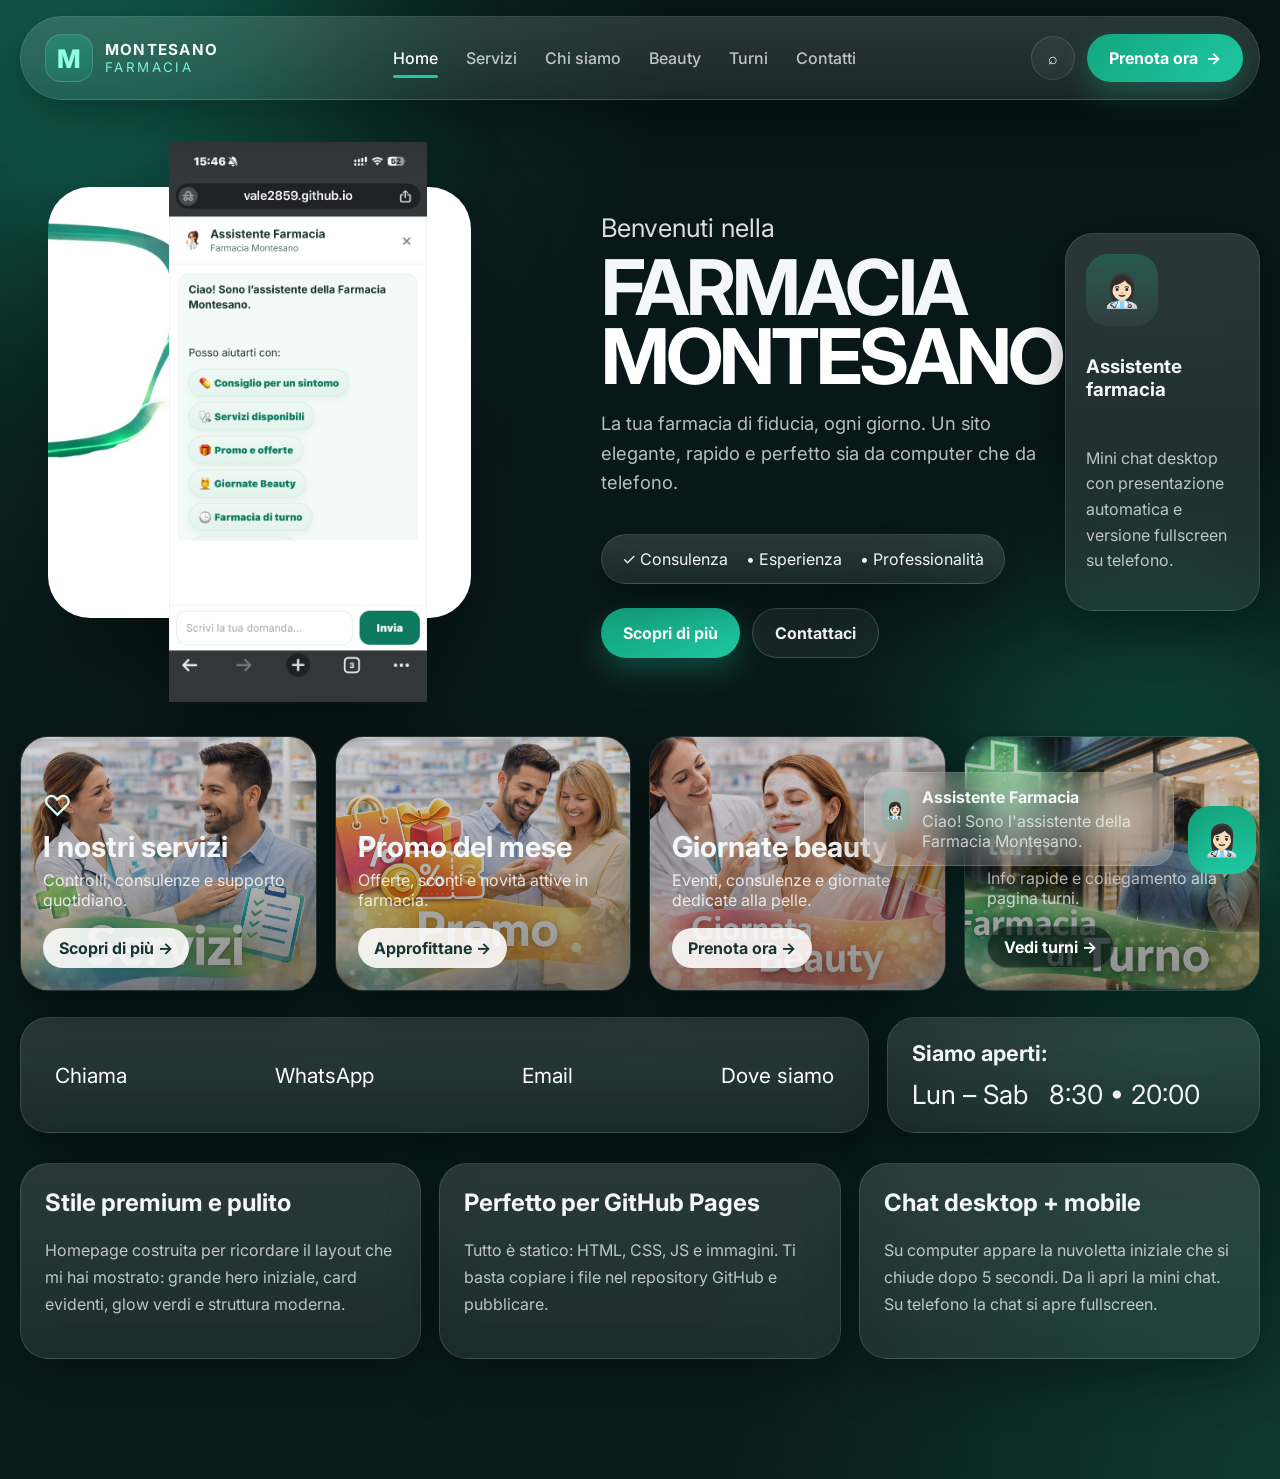
==== index.html @ cbe689b1 "Add files via upload" ====
<!DOCTYPE html>
<html lang="it">
<head>
  <meta charset="UTF-8" />
  <meta name="viewport" content="width=device-width, initial-scale=1.0" />
  <title>Farmacia Montesano</title>
  <meta name="description" content="Sito vetrina moderno e responsive per Farmacia Montesano." />
  <link rel="preconnect" href="https://fonts.googleapis.com">
  <link rel="preconnect" href="https://fonts.gstatic.com" crossorigin>
  <link href="https://fonts.googleapis.com/css2?family=Inter:wght@400;500;600;700;800&display=swap" rel="stylesheet">
  <link rel="stylesheet" href="styles.css" />
</head>
<body>
  <div class="page-glow glow-top"></div>
  <div class="page-glow glow-bottom"></div>

  <header class="site-header glass">
    <div class="container nav-wrap">
      <a href="index.html" class="brand" aria-label="Farmacia Montesano home">
        <span class="brand-mark">M</span>
        <span class="brand-text">
          <strong>MONTESANO</strong>
          <small>FARMACIA</small>
        </span>
      </a>

      <nav class="desktop-nav">
        <a href="#home" class="active">Home</a>
        <a href="#servizi">Servizi</a>
        <a href="#beauty">Chi siamo</a>
        <a href="#promo">Beauty</a>
        <a href="#turni">Turni</a>
        <a href="#contatti">Contatti</a>
      </nav>

      <div class="nav-actions">
        <button class="icon-btn" id="searchBtn" aria-label="Apri ricerca">⌕</button>
        <a href="#contatti" class="cta-btn">Prenota ora <span>→</span></a>
        <button class="mobile-menu-btn" id="mobileMenuBtn" aria-label="Apri menu">☰</button>
      </div>
    </div>

    <div class="mobile-menu glass" id="mobileMenu">
      <a href="#home">Home</a>
      <a href="#servizi">Servizi</a>
      <a href="#beauty">Chi siamo</a>
      <a href="#promo">Beauty</a>
      <a href="#turni">Turni</a>
      <a href="#contatti">Contatti</a>
    </div>
  </header>

  <main id="home">
    <section class="hero container">
      <div class="hero-media">
        <div class="frame-stage">
          <img src="frame.png" alt="Cornice verde decorativa" class="hero-frame" />
          <div class="frame-slider" id="frameSlider">
            <img src="frame-preview.jpg" alt="Interno farmacia" class="slide active" />
            <img src="card-servizi.jpg" alt="Servizi farmacia" class="slide" />
            <img src="card-promo.jpg" alt="Promo farmacia" class="slide" />
            <img src="card-beauty.jpg" alt="Beauty farmacia" class="slide" />
          </div>
        </div>
      </div>

      <div class="hero-copy">
        <p class="eyebrow">Benvenuti nella</p>
        <h1>FARMACIA <br><span>MONTESANO</span></h1>
        <p class="lead">La tua farmacia di fiducia, ogni giorno. Un sito elegante, rapido e perfetto sia da computer che da telefono.</p>
        <div class="pill-row glass">
          <span>✓ Consulenza</span>
          <span>• Esperienza</span>
          <span>• Professionalità</span>
        </div>
        <div class="hero-buttons">
          <a href="#cards" class="cta-btn">Scopri di più</a>
          <a href="#contatti" class="ghost-btn">Contattaci</a>
        </div>
      </div>

      <aside class="hero-side glass">
        <div class="hero-side-card">
          <div class="assistant-avatar">👩🏻‍⚕️</div>
          <h3>Assistente farmacia</h3>
          <p>Mini chat desktop con presentazione automatica e versione fullscreen su telefono.</p>
        </div>
      </aside>
    </section>

    <section class="mobile-highlight container glass">
      <span class="dot"></span>
      <div class="ticker" id="ticker">Oggi consulenze e servizi dedicati • Controlli • Promo • Turni • Beauty</div>
    </section>

    <section class="cards-section container" id="cards">
      <a href="servizi.html" class="feature-card light-card" id="servizi">
        <div class="feature-card__bg" style="background-image:url('card-servizi.jpg')"></div>
        <div class="feature-card__overlay"></div>
        <div class="feature-card__content">
          <div class="card-icon">♡</div>
          <h3>I nostri servizi</h3>
          <p>Controlli, consulenze e supporto quotidiano.</p>
          <span class="chip">Scopri di più →</span>
        </div>
      </a>

      <a href="promo.html" class="feature-card" id="promo">
        <div class="feature-card__bg" style="background-image:url('card-promo.jpg')"></div>
        <div class="feature-card__overlay"></div>
        <div class="feature-card__content">
          <h3>Promo del mese</h3>
          <p>Offerte, sconti e novità attive in farmacia.</p>
          <span class="chip">Approfittane →</span>
        </div>
      </a>

      <a href="beauty.html" class="feature-card" id="beauty">
        <div class="feature-card__bg" style="background-image:url('card-beauty.jpg')"></div>
        <div class="feature-card__overlay"></div>
        <div class="feature-card__content">
          <h3>Giornate beauty</h3>
          <p>Eventi, consulenze e giornate dedicate alla pelle.</p>
          <span class="chip">Prenota ora →</span>
        </div>
      </a>

      <a href="turni.html" class="feature-card" id="turni">
        <div class="feature-card__bg" style="background-image:url('card-turno.jpg')"></div>
        <div class="feature-card__overlay"></div>
        <div class="feature-card__content">
          <h3>Farmacia di turno</h3>
          <p>Info rapide e collegamento alla pagina turni.</p>
          <span class="chip dark">Vedi turni →</span>
        </div>
      </a>
    </section>

    <section class="quick-actions container" id="contatti">
      <div class="quick-links glass">
        <a href="tel:+390000000000">Chiama</a>
        <a href="https://wa.me/390000000000" target="_blank" rel="noopener">WhatsApp</a>
        <a href="mailto:info@farmaciamontesano.it">Email</a>
        <a href="https://maps.google.com" target="_blank" rel="noopener">Dove siamo</a>
      </div>
      <div class="hours-box glass">
        <strong>Siamo aperti:</strong>
        <span>Lun – Sab &nbsp; 8:30 • 20:00</span>
      </div>
    </section>

    <section class="info-grid container">
      <article class="info-panel glass">
        <h2>Stile premium e pulito</h2>
        <p>Homepage costruita per ricordare il layout che mi hai mostrato: grande hero iniziale, card evidenti, glow verdi e struttura moderna.</p>
      </article>
      <article class="info-panel glass">
        <h2>Perfetto per GitHub Pages</h2>
        <p>Tutto è statico: HTML, CSS, JS e immagini. Ti basta copiare i file nel repository GitHub e pubblicare.</p>
      </article>
      <article class="info-panel glass">
        <h2>Chat desktop + mobile</h2>
        <p>Su computer appare la nuvoletta iniziale che si chiude dopo 5 secondi. Da lì apri la mini chat. Su telefono la chat si apre fullscreen.</p>
      </article>
    </section>
  </main>

  <nav class="mobile-bottom-nav glass">
    <a href="#home" class="active">🏠<span>Home</span></a>
    <a href="tel:+390000000000">📞<span>Telefono</span></a>
    <a href="https://wa.me/390000000000" target="_blank" rel="noopener">💬<span>WhatsApp</span></a>
    <a href="mailto:info@farmaciamontesano.it">✉️<span>Mail</span></a>
    <a href="https://maps.google.com" target="_blank" rel="noopener">📍<span>Mappe</span></a>
  </nav>

  <button class="chat-fab" id="chatFab" aria-label="Apri assistente farmacia">👩🏻‍⚕️</button>

  <div class="chat-intro glass" id="chatIntro">
    <div class="chat-intro__avatar">👩🏻‍⚕️</div>
    <div>
      <strong>Assistente Farmacia</strong>
      <p>Ciao! Sono l'assistente della Farmacia Montesano.</p>
    </div>
  </div>

  <section class="chat-widget glass" id="chatWidget" aria-label="Chat assistente farmacia">
    <header class="chat-header">
      <div>
        <strong>Assistente Farmacia</strong>
        <small>Farmacia Montesano</small>
      </div>
      <button class="chat-close" id="chatClose" aria-label="Chiudi chat">×</button>
    </header>

    <div class="chat-body" id="chatBody">
      <div class="bot-message">
        Ciao! Sono l'assistente della Farmacia Montesano.<br><br>
        Posso aiutarti con:
        <div class="suggestions">
          <button class="suggestion">💊 Consiglio per un sintomo</button>
          <button class="suggestion">🩺 Servizi disponibili</button>
          <button class="suggestion">🎁 Promo e offerte</button>
          <button class="suggestion">👸 Giornate Beauty</button>
          <button class="suggestion">🕒 Farmacia di turno</button>
        </div>
      </div>
    </div>

    <form class="chat-input-area" id="chatForm">
      <input type="text" id="chatInput" placeholder="Scrivi la tua domanda..." autocomplete="off" />
      <button type="submit">Invia</button>
    </form>
  </section>

  <script src="script.js"></script>
</body>
</html>
---- styles.css ----
:root {
  --bg: #071a1a;
  --bg-soft: #0d2222;
  --card: rgba(255,255,255,0.12);
  --card-strong: rgba(255,255,255,0.18);
  --text: #f3f7f7;
  --muted: rgba(243,247,247,0.75);
  --green: #1fc7a2;
  --green-strong: #13a67f;
  --line: rgba(255,255,255,0.12);
  --shadow: 0 16px 50px rgba(0, 0, 0, 0.35);
  --radius-xl: 34px;
  --radius-lg: 26px;
  --radius-md: 20px;
  --radius-sm: 14px;
  --container: 1240px;
}

* { box-sizing: border-box; }
html { scroll-behavior: smooth; }
body {
  margin: 0;
  font-family: 'Inter', system-ui, sans-serif;
  background:
    radial-gradient(circle at top left, rgba(31,199,162,0.22), transparent 34%),
    radial-gradient(circle at bottom right, rgba(31,199,162,0.18), transparent 28%),
    linear-gradient(180deg, #081616 0%, #091818 38%, #0a1b1b 100%);
  color: var(--text);
  min-height: 100vh;
  overflow-x: hidden;
}

a { color: inherit; text-decoration: none; }
img { max-width: 100%; display: block; }
button, input { font: inherit; }
.container { width: min(var(--container), calc(100% - 32px)); margin: 0 auto; }
.glass {
  background: linear-gradient(180deg, rgba(255,255,255,0.14), rgba(255,255,255,0.08));
  border: 1px solid var(--line);
  box-shadow: var(--shadow);
  backdrop-filter: blur(18px);
  -webkit-backdrop-filter: blur(18px);
}
.page-glow {
  position: fixed;
  width: 35vw;
  height: 35vw;
  border-radius: 50%;
  filter: blur(90px);
  opacity: .22;
  pointer-events: none;
  z-index: 0;
}
.glow-top { top: -12vw; left: -8vw; background: #1fc7a2; }
.glow-bottom { bottom: -10vw; right: -8vw; background: #19d3a0; }

.site-header {
  position: sticky;
  top: 14px;
  z-index: 30;
  width: min(var(--container), calc(100% - 24px));
  margin: 16px auto 0;
  border-radius: 999px;
}
.nav-wrap {
  display: flex;
  align-items: center;
  justify-content: space-between;
  gap: 18px;
  min-height: 82px;
}
.brand { display: flex; align-items: center; gap: 12px; padding-left: 8px; }
.brand-mark {
  width: 48px; height: 48px; border-radius: 16px;
  display: grid; place-items: center;
  background: linear-gradient(180deg, rgba(31,199,162,0.3), rgba(31,199,162,0.15));
  border: 1px solid rgba(255,255,255,.15);
  color: #8effdf; font-size: 1.6rem; font-weight: 800;
}
.brand-text { display: flex; flex-direction: column; line-height: 1; }
.brand-text strong { letter-spacing: .08em; font-size: .95rem; }
.brand-text small { color: #7ef2cf; margin-top: 4px; letter-spacing: .18em; }
.desktop-nav { display: flex; gap: 28px; }
.desktop-nav a { color: var(--muted); font-weight: 500; position: relative; }
.desktop-nav a.active,
.desktop-nav a:hover { color: #fff; }
.desktop-nav a.active::after,
.desktop-nav a:hover::after {
  content: '';
  position: absolute; left: 0; right: 0; bottom: -10px;
  height: 3px; border-radius: 999px; background: var(--green);
}
.nav-actions { display: flex; align-items: center; gap: 12px; }
.icon-btn, .mobile-menu-btn {
  width: 44px; height: 44px; border-radius: 50%; border: 1px solid var(--line);
  background: rgba(255,255,255,.05); color: white; cursor: pointer;
}
.mobile-menu-btn { display: none; }
.cta-btn, .ghost-btn {
  display: inline-flex; align-items: center; justify-content: center; gap: 8px;
  padding: 14px 22px; border-radius: 999px; font-weight: 700;
}
.cta-btn {
  background: linear-gradient(135deg, var(--green-strong), var(--green));
  color: white; box-shadow: 0 12px 30px rgba(31,199,162,.28);
}
.ghost-btn { border: 1px solid rgba(255,255,255,.18); background: rgba(255,255,255,.06); }
.mobile-menu {
  display: none; padding: 12px; margin: 0 14px 14px; border-radius: 24px;
}
.mobile-menu.open { display: grid; }
.mobile-menu a { padding: 12px 14px; border-radius: 16px; color: var(--muted); }
.mobile-menu a:hover { background: rgba(255,255,255,.06); color: white; }

.hero {
  position: relative;
  display: grid;
  grid-template-columns: 1.2fr .95fr .42fr;
  gap: 24px;
  align-items: center;
  padding-top: 42px;
  z-index: 1;
}
.hero-media, .hero-copy, .hero-side { min-width: 0; }
.frame-stage {
  position: relative;
  min-height: 560px;
  filter: drop-shadow(0 30px 40px rgba(0,0,0,.32));
}
.hero-frame {
  position: absolute; inset: 0; width: 100%; height: 100%; object-fit: contain; z-index: 4; pointer-events: none;
}
.frame-slider {
  position: absolute;
  inset: 8% 19% 15% 5%;
  border-radius: 42px;
  overflow: hidden;
  background: rgba(255,255,255,.06);
}
.frame-slider .slide {
  position: absolute; inset: 0; width: 100%; height: 100%; object-fit: cover;
  opacity: 0; transform: scale(1.02); transition: opacity .8s ease, transform 3.2s ease;
}
.frame-slider .slide.active { opacity: 1; transform: scale(1); }
.hero-copy h1 {
  font-size: clamp(3rem, 6vw, 5.3rem);
  line-height: .9;
  margin: 0 0 14px;
  letter-spacing: -.05em;
}
.hero-copy h1 span { color: #ffffff; }
.eyebrow { font-size: clamp(1.1rem, 2vw, 1.7rem); color: rgba(255,255,255,.86); margin-bottom: 10px; }
.lead { color: var(--muted); font-size: 1.15rem; line-height: 1.6; max-width: 560px; }
.pill-row {
  display: inline-flex; gap: 18px; padding: 14px 20px; border-radius: 999px; margin: 18px 0 24px;
  flex-wrap: wrap;
}
.hero-buttons { display: flex; gap: 12px; flex-wrap: wrap; }
.hero-side { border-radius: 28px; padding: 20px; }
.hero-side-card { display: grid; gap: 10px; }
.assistant-avatar {
  width: 72px; height: 72px; border-radius: 22px; display: grid; place-items: center; font-size: 2rem;
  background: linear-gradient(180deg, rgba(31,199,162,0.25), rgba(255,255,255,0.05));
}
.hero-side p { color: var(--muted); line-height: 1.6; }

.mobile-highlight {
  display: none;
  align-items: center; gap: 16px;
  border-radius: 999px; padding: 14px 18px; margin-top: 18px;
  overflow: hidden; white-space: nowrap;
}
.dot { width: 18px; height: 18px; border-radius: 50%; background: var(--green); flex: 0 0 auto; }
.ticker {
  color: #f7f7f7; font-weight: 700;
  animation: ticker 16s linear infinite;
}
@keyframes ticker {
  from { transform: translateX(4%); }
  to { transform: translateX(-34%); }
}

.cards-section {
  display: grid;
  grid-template-columns: repeat(4, 1fr);
  gap: 18px;
  margin-top: 34px;
  z-index: 1;
  position: relative;
}
.feature-card {
  position: relative; min-height: 255px; border-radius: 28px; overflow: hidden;
  border: 1px solid rgba(255,255,255,.12); box-shadow: var(--shadow);
}
.feature-card__bg { position: absolute; inset: 0; background-size: cover; background-position: center; transform: scale(1.04); transition: transform .6s ease; }
.feature-card__overlay { position: absolute; inset: 0; background: linear-gradient(180deg, rgba(0,0,0,.12), rgba(0,0,0,.45)); }
.feature-card__content {
  position: relative; z-index: 2; height: 100%; padding: 22px; display: flex; flex-direction: column; justify-content: flex-end; gap: 10px;
}
.feature-card h3 { margin: 0; font-size: 1.8rem; line-height: .95; max-width: 12ch; }
.feature-card p { margin: 0; color: rgba(255,255,255,.82); }
.card-icon { font-size: 1.8rem; color: #d8fff4; }
.chip {
  margin-top: 8px; align-self: flex-start; padding: 10px 16px; border-radius: 999px;
  background: rgba(255,255,255,.88); color: #183534; font-weight: 700;
}
.chip.dark { background: rgba(7,22,22,.62); color: #fff; border: 1px solid rgba(255,255,255,.15); }
.feature-card:hover .feature-card__bg { transform: scale(1.1); }

.quick-actions {
  display: grid; grid-template-columns: 1.25fr .55fr; gap: 18px; margin-top: 26px; align-items: stretch;
}
.quick-links, .hours-box {
  border-radius: 28px; padding: 22px 24px; display: flex; align-items: center; justify-content: space-between; gap: 12px; flex-wrap: wrap;
}
.quick-links a { font-size: 1.3rem; padding: 4px 10px; color: #fff; }
.hours-box { flex-direction: column; align-items: flex-start; justify-content: center; }
.hours-box strong { font-size: 1.35rem; }
.hours-box span { font-size: 1.65rem; }

.info-grid {
  display: grid; grid-template-columns: repeat(3,1fr); gap: 18px; margin: 30px auto 120px;
}
.info-panel { border-radius: 28px; padding: 24px; }
.info-panel h2 { margin-top: 0; }
.info-panel p { color: var(--muted); line-height: 1.7; }

.chat-fab {
  position: fixed; right: 24px; bottom: 26px; width: 68px; height: 68px; border: 0; border-radius: 22px;
  background: linear-gradient(180deg, #15a97f, #1fc7a2); color: white; font-size: 1.9rem; box-shadow: 0 20px 40px rgba(31,199,162,.28);
  cursor: pointer; z-index: 60;
}
.chat-intro {
  position: fixed; right: 106px; bottom: 34px; z-index: 60; max-width: 310px;
  display: flex; gap: 12px; align-items: flex-start; padding: 14px 16px; border-radius: 22px;
  animation: rise .45s ease;
}
.chat-intro.hidden { opacity: 0; pointer-events: none; transform: translateY(20px); transition: .35s ease; }
.chat-intro__avatar {
  width: 46px; height: 46px; border-radius: 14px; display: grid; place-items: center;
  background: rgba(31,199,162,.18);
}
.chat-intro p { margin: 4px 0 0; color: var(--muted); }
@keyframes rise { from { transform: translateY(16px); opacity: 0; } to { transform: none; opacity: 1; } }

.chat-widget {
  position: fixed; right: 24px; bottom: 106px; width: min(390px, calc(100% - 32px)); height: 620px; border-radius: 28px;
  display: none; grid-template-rows: auto 1fr auto; overflow: hidden; z-index: 65;
}
.chat-widget.open { display: grid; }
.chat-header {
  display: flex; align-items: center; justify-content: space-between; padding: 18px 20px; border-bottom: 1px solid rgba(255,255,255,.12);
}
.chat-header small { display: block; margin-top: 4px; color: var(--muted); }
.chat-close {
  width: 40px; height: 40px; border-radius: 50%; border: 0; background: rgba(255,255,255,.08); color: #fff; font-size: 1.8rem; cursor: pointer;
}
.chat-body {
  padding: 18px; overflow: auto; display: flex; flex-direction: column; gap: 12px; background: rgba(255,255,255,.03);
}
.bot-message, .user-message {
  padding: 16px 18px; border-radius: 22px; max-width: 88%; line-height: 1.6;
}
.bot-message { background: rgba(238,248,244,.95); color: #163230; border-top-left-radius: 8px; }
.user-message { background: linear-gradient(180deg, rgba(31,199,162,.9), rgba(19,166,127,.95)); color: white; margin-left: auto; border-top-right-radius: 8px; }
.chat-input-area {
  display: grid; grid-template-columns: 1fr auto; gap: 12px; padding: 16px; border-top: 1px solid rgba(255,255,255,.12);
  background: rgba(255,255,255,.04);
}
.chat-input-area input {
  min-width: 0; border: 1px solid rgba(255,255,255,.12); border-radius: 18px; background: rgba(255,255,255,.07); color: #fff; padding: 14px 16px;
}
.chat-input-area input::placeholder { color: rgba(255,255,255,.56); }
.chat-input-area button {
  border: 0; border-radius: 18px; padding: 14px 20px; background: linear-gradient(135deg, var(--green-strong), var(--green)); color: white; font-weight: 700; cursor: pointer;
}
.suggestions { display: grid; gap: 10px; margin-top: 16px; }
.suggestion {
  border: 1px solid rgba(16,70,63,.12); border-radius: 999px; padding: 12px 14px; text-align: left; font-weight: 700; cursor: pointer;
  background: #eef7f3; color: #0e5d4d;
}

.mobile-bottom-nav {
  display: none; position: fixed; left: 16px; right: 16px; bottom: 12px; z-index: 50;
  border-radius: 999px; padding: 10px; justify-content: space-between; gap: 8px;
}
.mobile-bottom-nav a {
  flex: 1; min-width: 0; display: grid; justify-items: center; gap: 5px; padding: 10px 4px; border-radius: 999px; color: rgba(255,255,255,.86); font-size: .9rem;
}
.mobile-bottom-nav a span { font-size: .77rem; font-weight: 700; }
.mobile-bottom-nav a.active { background: rgba(255,255,255,.12); }

@media (max-width: 1180px) {
  .hero { grid-template-columns: 1.15fr .85fr; }
  .hero-side { display: none; }
  .cards-section { grid-template-columns: repeat(2, 1fr); }
  .info-grid { grid-template-columns: 1fr; }
}

@media (max-width: 860px) {
  .site-header { border-radius: 28px; top: 8px; }
  .desktop-nav, .nav-actions .icon-btn, .nav-actions .cta-btn { display: none; }
  .mobile-menu-btn { display: inline-grid; place-items: center; }
  .hero { grid-template-columns: 1fr; gap: 20px; padding-top: 18px; }
  .hero-copy { order: 1; }
  .hero-media { order: 2; }
  .frame-stage { min-height: 430px; }
  .frame-slider { inset: 6.8% 18.7% 15% 2.5%; border-radius: 34px; }
  .mobile-highlight { display: flex; }
  .cards-section { grid-template-columns: repeat(2, 1fr); gap: 14px; }
  .feature-card { min-height: 250px; }
  .quick-actions { grid-template-columns: 1fr; }
  .quick-links { display: grid; grid-template-columns: repeat(2,1fr); }
  .hours-box span { font-size: 1.35rem; }
  .chat-intro { right: 20px; bottom: 94px; left: 20px; max-width: none; }
  .chat-fab { right: 18px; bottom: 102px; }
  .mobile-bottom-nav { display: flex; }
  body { padding-bottom: 110px; }
}

@media (max-width: 640px) {
  .container { width: min(100% - 22px, 1000px); }
  .site-header { width: calc(100% - 12px); margin-top: 8px; }
  .nav-wrap { min-height: 72px; }
  .brand-mark { width: 40px; height: 40px; border-radius: 14px; }
  .brand-text strong { font-size: .82rem; }
  .brand-text small { font-size: .68rem; }
  .hero-copy h1 { font-size: 3rem; }
  .lead { font-size: 1rem; }
  .frame-stage { min-height: 330px; }
  .cards-section { grid-template-columns: 1fr 1fr; }
  .feature-card { min-height: 228px; border-radius: 24px; }
  .feature-card h3 { font-size: 1.2rem; max-width: 9ch; }
  .feature-card p { font-size: .92rem; }
  .chip { font-size: .9rem; padding: 10px 14px; }
  .quick-links a { font-size: 1rem; }
  .chat-widget {
    inset: 0; width: 100vw; height: 100dvh; border-radius: 0; max-width: none; bottom: 0; right: 0;
  }
  .chat-header { padding-top: calc(18px + env(safe-area-inset-top)); }
  .chat-input-area { padding-bottom: calc(14px + env(safe-area-inset-bottom)); }
  .chat-fab { width: 64px; height: 64px; border-radius: 20px; }
}
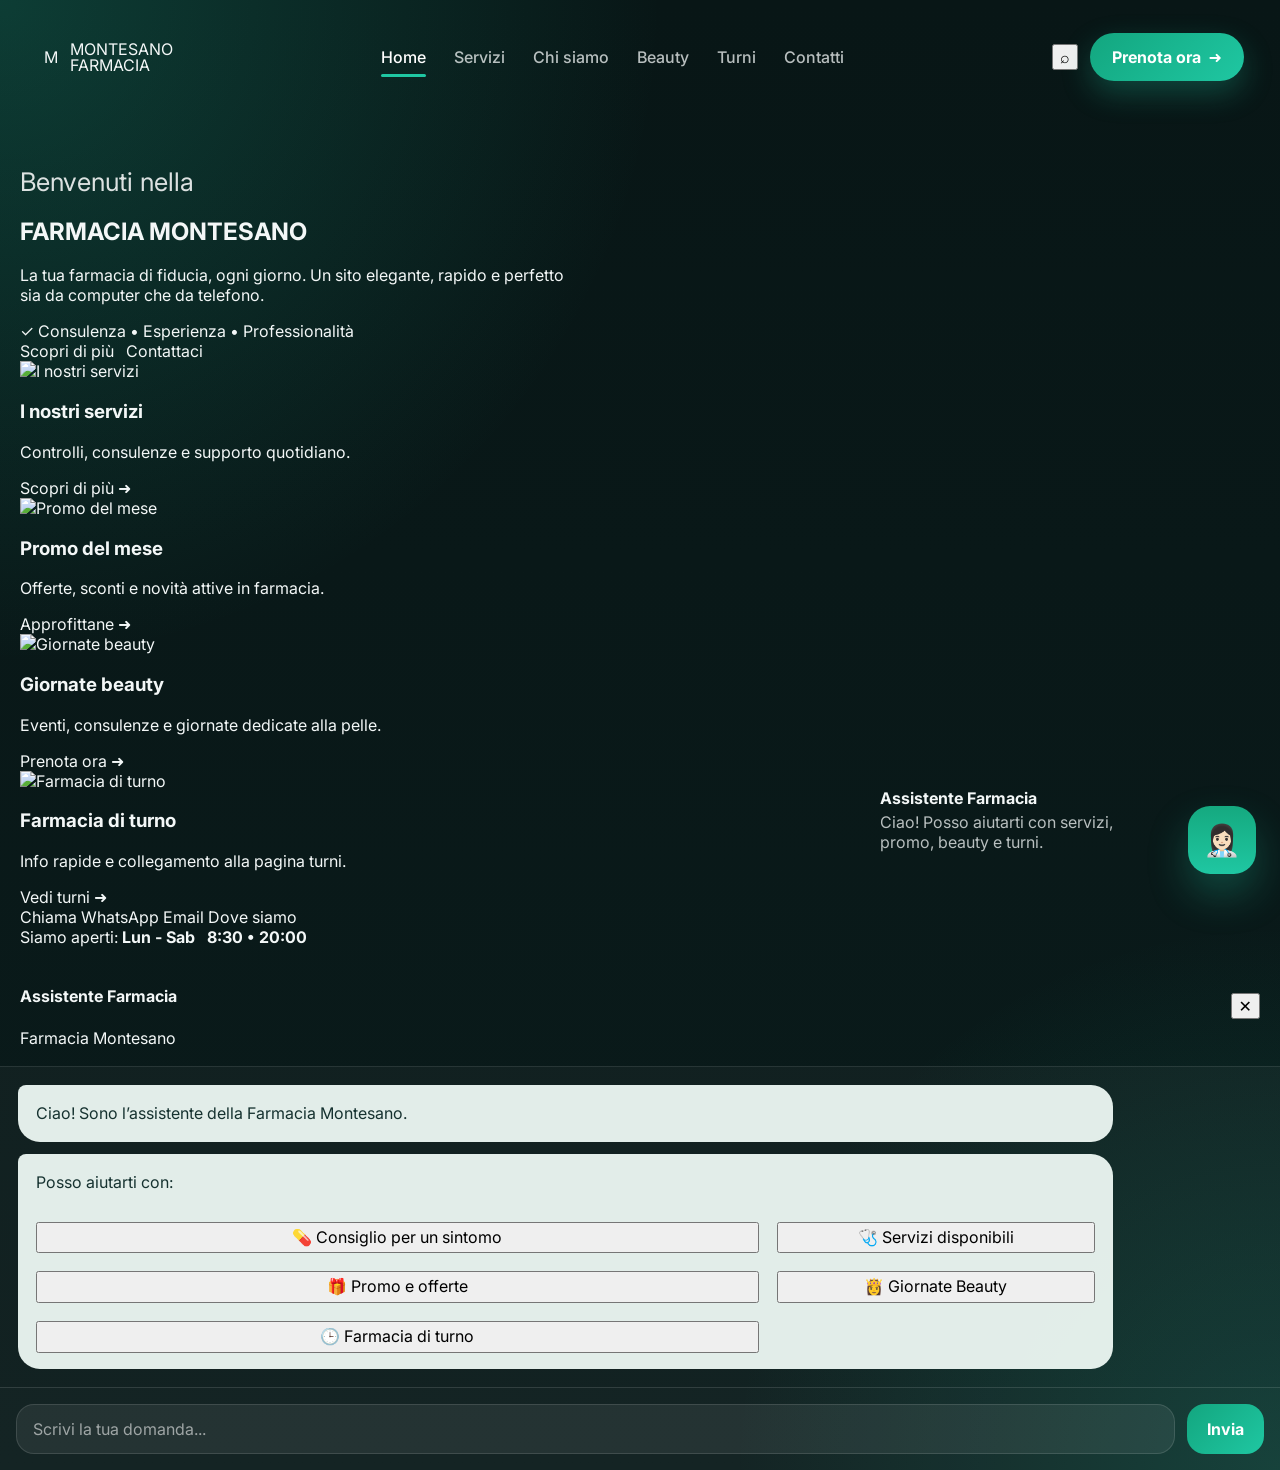
==== commit 84972090: "Update index.html" ====
--- a/index.html
+++ b/index.html
@@ -4,213 +4,164 @@
   <meta charset="UTF-8" />
   <meta name="viewport" content="width=device-width, initial-scale=1.0" />
   <title>Farmacia Montesano</title>
-  <meta name="description" content="Sito vetrina moderno e responsive per Farmacia Montesano." />
+  <meta name="description" content="Farmacia Montesano - servizi, promo, beauty, turni e contatti." />
   <link rel="preconnect" href="https://fonts.googleapis.com">
   <link rel="preconnect" href="https://fonts.gstatic.com" crossorigin>
   <link href="https://fonts.googleapis.com/css2?family=Inter:wght@400;500;600;700;800&display=swap" rel="stylesheet">
   <link rel="stylesheet" href="styles.css" />
 </head>
 <body>
-  <div class="page-glow glow-top"></div>
-  <div class="page-glow glow-bottom"></div>
+  <div class="page-bg"></div>
 
-  <header class="site-header glass">
+  <header class="site-header">
     <div class="container nav-wrap">
-      <a href="index.html" class="brand" aria-label="Farmacia Montesano home">
-        <span class="brand-mark">M</span>
-        <span class="brand-text">
-          <strong>MONTESANO</strong>
-          <small>FARMACIA</small>
-        </span>
+      <a href="index.html" class="brand">
+        <div class="brand-badge">M</div>
+        <div class="brand-text">
+          <span class="brand-top">MONTESANO</span>
+          <span class="brand-bottom">FARMACIA</span>
+        </div>
       </a>
 
       <nav class="desktop-nav">
-        <a href="#home" class="active">Home</a>
-        <a href="#servizi">Servizi</a>
-        <a href="#beauty">Chi siamo</a>
-        <a href="#promo">Beauty</a>
-        <a href="#turni">Turni</a>
+        <a class="active" href="index.html">Home</a>
+        <a href="servizi.html">Servizi</a>
+        <a href="#chi-siamo">Chi siamo</a>
+        <a href="beauty.html">Beauty</a>
+        <a href="turni.html">Turni</a>
         <a href="#contatti">Contatti</a>
       </nav>
 
       <div class="nav-actions">
-        <button class="icon-btn" id="searchBtn" aria-label="Apri ricerca">⌕</button>
-        <a href="#contatti" class="cta-btn">Prenota ora <span>→</span></a>
-        <button class="mobile-menu-btn" id="mobileMenuBtn" aria-label="Apri menu">☰</button>
+        <button class="search-btn" type="button" aria-label="Cerca">⌕</button>
+        <a href="beauty.html" class="cta-btn">Prenota ora <span>➜</span></a>
       </div>
-    </div>
-
-    <div class="mobile-menu glass" id="mobileMenu">
-      <a href="#home">Home</a>
-      <a href="#servizi">Servizi</a>
-      <a href="#beauty">Chi siamo</a>
-      <a href="#promo">Beauty</a>
-      <a href="#turni">Turni</a>
-      <a href="#contatti">Contatti</a>
     </div>
   </header>
 
-  <main id="home">
+  <main>
     <section class="hero container">
-      <div class="hero-media">
-        <div class="frame-stage">
-          <img src="frame.png" alt="Cornice verde decorativa" class="hero-frame" />
-          <div class="frame-slider" id="frameSlider">
-            <img src="frame-preview.jpg" alt="Interno farmacia" class="slide active" />
-            <img src="card-servizi.jpg" alt="Servizi farmacia" class="slide" />
-            <img src="card-promo.jpg" alt="Promo farmacia" class="slide" />
-            <img src="card-beauty.jpg" alt="Beauty farmacia" class="slide" />
-          </div>
-        </div>
-      </div>
+      <div class="hero-text">
+        <p class="eyebrow">Benvenuti nella</p>
+        <h1>FARMACIA <span>MONTESANO</span></h1>
+        <p class="hero-subtitle">
+          La tua farmacia di fiducia, ogni giorno. Un sito elegante, rapido e perfetto
+          sia da computer che da telefono.
+        </p>
 
-      <div class="hero-copy">
-        <p class="eyebrow">Benvenuti nella</p>
-        <h1>FARMACIA <br><span>MONTESANO</span></h1>
-        <p class="lead">La tua farmacia di fiducia, ogni giorno. Un sito elegante, rapido e perfetto sia da computer che da telefono.</p>
-        <div class="pill-row glass">
+        <div class="hero-pills">
           <span>✓ Consulenza</span>
           <span>• Esperienza</span>
           <span>• Professionalità</span>
         </div>
+
         <div class="hero-buttons">
-          <a href="#cards" class="cta-btn">Scopri di più</a>
-          <a href="#contatti" class="ghost-btn">Contattaci</a>
+          <a href="servizi.html" class="primary-btn">Scopri di più</a>
+          <a href="#contatti" class="secondary-btn">Contattaci</a>
         </div>
       </div>
-
-      <aside class="hero-side glass">
-        <div class="hero-side-card">
-          <div class="assistant-avatar">👩🏻‍⚕️</div>
-          <h3>Assistente farmacia</h3>
-          <p>Mini chat desktop con presentazione automatica e versione fullscreen su telefono.</p>
-        </div>
-      </aside>
     </section>
 
-    <section class="mobile-highlight container glass">
-      <span class="dot"></span>
-      <div class="ticker" id="ticker">Oggi consulenze e servizi dedicati • Controlli • Promo • Turni • Beauty</div>
-    </section>
-
-    <section class="cards-section container" id="cards">
-      <a href="servizi.html" class="feature-card light-card" id="servizi">
-        <div class="feature-card__bg" style="background-image:url('card-servizi.jpg')"></div>
-        <div class="feature-card__overlay"></div>
-        <div class="feature-card__content">
-          <div class="card-icon">♡</div>
+    <section class="cards container">
+      <a href="servizi.html" class="home-card">
+        <img src="16CC8117-4A43-4C6F-A4C7-3C77C88DB1CE.jpeg" alt="I nostri servizi" />
+        <div class="card-overlay"></div>
+        <div class="card-content">
           <h3>I nostri servizi</h3>
           <p>Controlli, consulenze e supporto quotidiano.</p>
-          <span class="chip">Scopri di più →</span>
+          <span class="card-btn">Scopri di più ➜</span>
         </div>
       </a>
 
-      <a href="promo.html" class="feature-card" id="promo">
-        <div class="feature-card__bg" style="background-image:url('card-promo.jpg')"></div>
-        <div class="feature-card__overlay"></div>
-        <div class="feature-card__content">
+      <a href="promo.html" class="home-card">
+        <img src="CC3A721B-911E-431E-8493-C9380A9E6CB5.jpeg" alt="Promo del mese" />
+        <div class="card-overlay"></div>
+        <div class="card-content">
           <h3>Promo del mese</h3>
           <p>Offerte, sconti e novità attive in farmacia.</p>
-          <span class="chip">Approfittane →</span>
+          <span class="card-btn">Approfittane ➜</span>
         </div>
       </a>
 
-      <a href="beauty.html" class="feature-card" id="beauty">
-        <div class="feature-card__bg" style="background-image:url('card-beauty.jpg')"></div>
-        <div class="feature-card__overlay"></div>
-        <div class="feature-card__content">
+      <a href="beauty.html" class="home-card">
+        <img src="BE027875-C30B-418C-A90E-59F7DD4D207C.jpeg" alt="Giornate beauty" />
+        <div class="card-overlay"></div>
+        <div class="card-content">
           <h3>Giornate beauty</h3>
           <p>Eventi, consulenze e giornate dedicate alla pelle.</p>
-          <span class="chip">Prenota ora →</span>
+          <span class="card-btn">Prenota ora ➜</span>
         </div>
       </a>
 
-      <a href="turni.html" class="feature-card" id="turni">
-        <div class="feature-card__bg" style="background-image:url('card-turno.jpg')"></div>
-        <div class="feature-card__overlay"></div>
-        <div class="feature-card__content">
+      <a href="turni.html" class="home-card">
+        <img src="9A0583F3-3FA1-4009-8E29-1B97BF750070.jpeg" alt="Farmacia di turno" />
+        <div class="card-overlay"></div>
+        <div class="card-content">
           <h3>Farmacia di turno</h3>
           <p>Info rapide e collegamento alla pagina turni.</p>
-          <span class="chip dark">Vedi turni →</span>
+          <span class="card-btn">Vedi turni ➜</span>
         </div>
       </a>
     </section>
 
-    <section class="quick-actions container" id="contatti">
-      <div class="quick-links glass">
-        <a href="tel:+390000000000">Chiama</a>
-        <a href="https://wa.me/390000000000" target="_blank" rel="noopener">WhatsApp</a>
-        <a href="mailto:info@farmaciamontesano.it">Email</a>
-        <a href="https://maps.google.com" target="_blank" rel="noopener">Dove siamo</a>
+    <section id="contatti" class="contact-row container">
+      <a href="tel:+390000000000" class="contact-pill">Chiama</a>
+      <a href="https://wa.me/390000000000" class="contact-pill" target="_blank" rel="noopener">WhatsApp</a>
+      <a href="mailto:info@farmaciamontesano.it" class="contact-pill">Email</a>
+      <a href="https://maps.google.com" class="contact-pill" target="_blank" rel="noopener">Dove siamo</a>
+
+      <div class="opening-box">
+        <span>Siamo aperti:</span>
+        <strong>Lun - Sab &nbsp; 8:30 • 20:00</strong>
       </div>
-      <div class="hours-box glass">
-        <strong>Siamo aperti:</strong>
-        <span>Lun – Sab &nbsp; 8:30 • 20:00</span>
-      </div>
-    </section>
-
-    <section class="info-grid container">
-      <article class="info-panel glass">
-        <h2>Stile premium e pulito</h2>
-        <p>Homepage costruita per ricordare il layout che mi hai mostrato: grande hero iniziale, card evidenti, glow verdi e struttura moderna.</p>
-      </article>
-      <article class="info-panel glass">
-        <h2>Perfetto per GitHub Pages</h2>
-        <p>Tutto è statico: HTML, CSS, JS e immagini. Ti basta copiare i file nel repository GitHub e pubblicare.</p>
-      </article>
-      <article class="info-panel glass">
-        <h2>Chat desktop + mobile</h2>
-        <p>Su computer appare la nuvoletta iniziale che si chiude dopo 5 secondi. Da lì apri la mini chat. Su telefono la chat si apre fullscreen.</p>
-      </article>
     </section>
   </main>
 
-  <nav class="mobile-bottom-nav glass">
-    <a href="#home" class="active">🏠<span>Home</span></a>
-    <a href="tel:+390000000000">📞<span>Telefono</span></a>
-    <a href="https://wa.me/390000000000" target="_blank" rel="noopener">💬<span>WhatsApp</span></a>
-    <a href="mailto:info@farmaciamontesano.it">✉️<span>Mail</span></a>
-    <a href="https://maps.google.com" target="_blank" rel="noopener">📍<span>Mappe</span></a>
-  </nav>
-
   <button class="chat-fab" id="chatFab" aria-label="Apri assistente farmacia">👩🏻‍⚕️</button>
 
-  <div class="chat-intro glass" id="chatIntro">
-    <div class="chat-intro__avatar">👩🏻‍⚕️</div>
-    <div>
+  <div class="chat-intro" id="chatIntro">
+    <div class="chat-intro-inner">
       <strong>Assistente Farmacia</strong>
-      <p>Ciao! Sono l'assistente della Farmacia Montesano.</p>
+      <p>Ciao! Posso aiutarti con servizi, promo, beauty e turni.</p>
     </div>
   </div>
 
-  <section class="chat-widget glass" id="chatWidget" aria-label="Chat assistente farmacia">
-    <header class="chat-header">
+  <div class="chat-window" id="chatWindow">
+    <div class="chat-header">
       <div>
-        <strong>Assistente Farmacia</strong>
-        <small>Farmacia Montesano</small>
+        <h4>Assistente Farmacia</h4>
+        <span>Farmacia Montesano</span>
       </div>
-      <button class="chat-close" id="chatClose" aria-label="Chiudi chat">×</button>
-    </header>
+      <button id="closeChat" aria-label="Chiudi chat">✕</button>
+    </div>
 
     <div class="chat-body" id="chatBody">
       <div class="bot-message">
-        Ciao! Sono l'assistente della Farmacia Montesano.<br><br>
+        Ciao! Sono l’assistente della Farmacia Montesano.
+      </div>
+
+      <div class="bot-message">
         Posso aiutarti con:
-        <div class="suggestions">
-          <button class="suggestion">💊 Consiglio per un sintomo</button>
-          <button class="suggestion">🩺 Servizi disponibili</button>
-          <button class="suggestion">🎁 Promo e offerte</button>
-          <button class="suggestion">👸 Giornate Beauty</button>
-          <button class="suggestion">🕒 Farmacia di turno</button>
+        <div class="quick-actions">
+          <button class="quick-btn" data-link="servizi.html">💊 Consiglio per un sintomo</button>
+          <button class="quick-btn" data-link="servizi.html">🩺 Servizi disponibili</button>
+          <button class="quick-btn" data-link="promo.html">🎁 Promo e offerte</button>
+          <button class="quick-btn" data-link="beauty.html">👸 Giornate Beauty</button>
+          <button class="quick-btn" data-link="turni.html">🕒 Farmacia di turno</button>
         </div>
       </div>
     </div>
 
     <form class="chat-input-area" id="chatForm">
-      <input type="text" id="chatInput" placeholder="Scrivi la tua domanda..." autocomplete="off" />
+      <input
+        type="text"
+        id="chatInput"
+        placeholder="Scrivi la tua domanda..."
+        autocomplete="off"
+      />
       <button type="submit">Invia</button>
     </form>
-  </section>
+  </div>
 
   <script src="script.js"></script>
 </body>
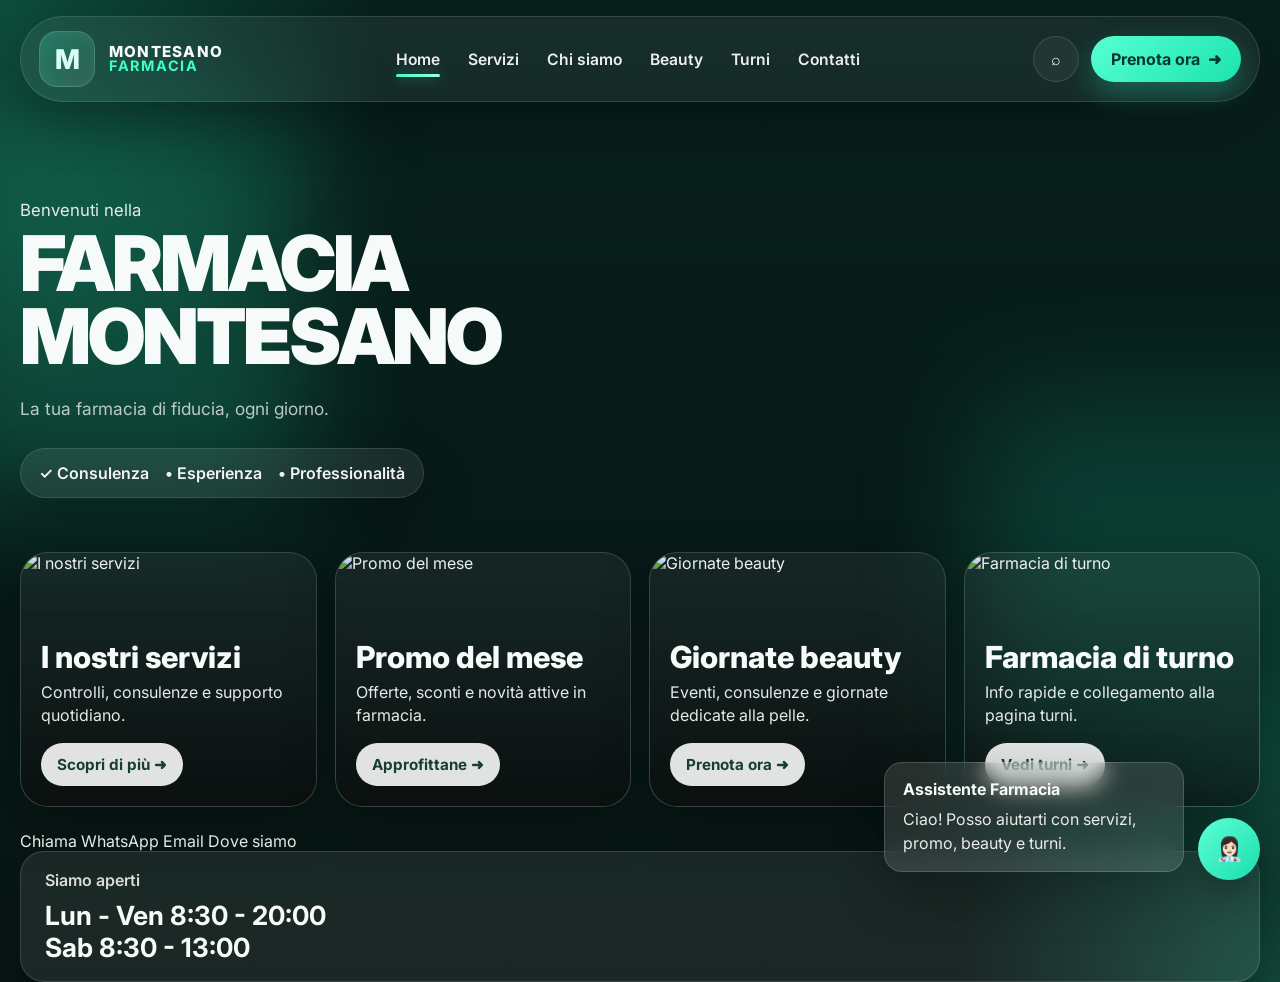
==== commit 97be5a80: "Update index.html" ====
--- a/index.html
+++ b/index.html
@@ -7,7 +7,7 @@
   <meta name="description" content="Farmacia Montesano - servizi, promo, beauty, turni e contatti." />
   <link rel="preconnect" href="https://fonts.googleapis.com">
   <link rel="preconnect" href="https://fonts.gstatic.com" crossorigin>
-  <link href="https://fonts.googleapis.com/css2?family=Inter:wght@400;500;600;700;800&display=swap" rel="stylesheet">
+  <link href="https://fonts.googleapis.com/css2?family=Inter:wght@400;500;600;700;800;900&display=swap" rel="stylesheet">
   <link rel="stylesheet" href="styles.css" />
 </head>
 <body>
@@ -39,25 +39,22 @@
     </div>
   </header>
 
-  <main>
+  <main class="homepage-main">
     <section class="hero container">
+      <div class="hero-left"></div>
+
       <div class="hero-text">
         <p class="eyebrow">Benvenuti nella</p>
         <h1>FARMACIA <span>MONTESANO</span></h1>
+
         <p class="hero-subtitle">
-          La tua farmacia di fiducia, ogni giorno. Un sito elegante, rapido e perfetto
-          sia da computer che da telefono.
+          La tua farmacia di fiducia, ogni giorno.
         </p>
 
         <div class="hero-pills">
           <span>✓ Consulenza</span>
           <span>• Esperienza</span>
           <span>• Professionalità</span>
-        </div>
-
-        <div class="hero-buttons">
-          <a href="servizi.html" class="primary-btn">Scopri di più</a>
-          <a href="#contatti" class="secondary-btn">Contattaci</a>
         </div>
       </div>
     </section>
@@ -103,19 +100,24 @@
         </div>
       </a>
     </section>
+  </main>
 
-    <section id="contatti" class="contact-row container">
-      <a href="tel:+390000000000" class="contact-pill">Chiama</a>
-      <a href="https://wa.me/390000000000" class="contact-pill" target="_blank" rel="noopener">WhatsApp</a>
-      <a href="mailto:info@farmaciamontesano.it" class="contact-pill">Email</a>
-      <a href="https://maps.google.com" class="contact-pill" target="_blank" rel="noopener">Dove siamo</a>
+  <section id="contatti" class="bottom-fixed-bar">
+    <div class="container bottom-fixed-inner">
+      <div class="contact-strip">
+        <a href="tel:+390000000000" class="contact-item">Chiama</a>
+        <a href="https://wa.me/390000000000" class="contact-item" target="_blank" rel="noopener">WhatsApp</a>
+        <a href="mailto:info@farmaciamontesano.it" class="contact-item">Email</a>
+        <a href="https://maps.google.com" class="contact-item" target="_blank" rel="noopener">Dove siamo</a>
+      </div>
 
       <div class="opening-box">
-        <span>Siamo aperti:</span>
-        <strong>Lun - Sab &nbsp; 8:30 • 20:00</strong>
+        <span>Siamo aperti</span>
+        <strong>Lun - Ven 8:30 - 20:00</strong>
+        <strong>Sab 8:30 - 13:00</strong>
       </div>
-    </section>
-  </main>
+    </div>
+  </section>
 
   <button class="chat-fab" id="chatFab" aria-label="Apri assistente farmacia">👩🏻‍⚕️</button>
 
--- a/styles.css
+++ b/styles.css
@@ -1,343 +1,675 @@
 :root {
-  --bg: #071a1a;
-  --bg-soft: #0d2222;
-  --card: rgba(255,255,255,0.12);
-  --card-strong: rgba(255,255,255,0.18);
-  --text: #f3f7f7;
-  --muted: rgba(243,247,247,0.75);
-  --green: #1fc7a2;
-  --green-strong: #13a67f;
-  --line: rgba(255,255,255,0.12);
-  --shadow: 0 16px 50px rgba(0, 0, 0, 0.35);
-  --radius-xl: 34px;
-  --radius-lg: 26px;
-  --radius-md: 20px;
+  --bg: #071a18;
+  --bg-2: #0c2421;
+  --panel: rgba(255, 255, 255, 0.08);
+  --panel-strong: rgba(255, 255, 255, 0.12);
+  --line: rgba(255, 255, 255, 0.12);
+  --text: #f6fbfa;
+  --muted: rgba(255, 255, 255, 0.72);
+  --green: #3cffc9;
+  --green-2: #1fd8a4;
+  --shadow: 0 20px 50px rgba(0, 0, 0, 0.28);
+  --radius-xl: 28px;
+  --radius-lg: 22px;
+  --radius-md: 18px;
   --radius-sm: 14px;
   --container: 1240px;
 }
 
-* { box-sizing: border-box; }
-html { scroll-behavior: smooth; }
+* {
+  box-sizing: border-box;
+}
+
+html {
+  scroll-behavior: smooth;
+}
+
 body {
   margin: 0;
-  font-family: 'Inter', system-ui, sans-serif;
+  font-family: 'Inter', sans-serif;
+  color: var(--text);
   background:
-    radial-gradient(circle at top left, rgba(31,199,162,0.22), transparent 34%),
-    radial-gradient(circle at bottom right, rgba(31,199,162,0.18), transparent 28%),
-    linear-gradient(180deg, #081616 0%, #091818 38%, #0a1b1b 100%);
-  color: var(--text);
+    radial-gradient(circle at top left, rgba(32, 196, 148, 0.28), transparent 24%),
+    radial-gradient(circle at bottom right, rgba(60, 255, 201, 0.22), transparent 20%),
+    linear-gradient(180deg, #08201d 0%, #071513 100%);
   min-height: 100vh;
   overflow-x: hidden;
 }
 
-a { color: inherit; text-decoration: none; }
-img { max-width: 100%; display: block; }
-button, input { font: inherit; }
-.container { width: min(var(--container), calc(100% - 32px)); margin: 0 auto; }
-.glass {
-  background: linear-gradient(180deg, rgba(255,255,255,0.14), rgba(255,255,255,0.08));
-  border: 1px solid var(--line);
-  box-shadow: var(--shadow);
-  backdrop-filter: blur(18px);
-  -webkit-backdrop-filter: blur(18px);
-}
-.page-glow {
+a {
+  text-decoration: none;
+  color: inherit;
+}
+
+button,
+input {
+  font: inherit;
+}
+
+.page-bg::before,
+.page-bg::after {
+  content: "";
   position: fixed;
-  width: 35vw;
-  height: 35vw;
-  border-radius: 50%;
-  filter: blur(90px);
-  opacity: .22;
+  inset: auto;
   pointer-events: none;
-  z-index: 0;
-}
-.glow-top { top: -12vw; left: -8vw; background: #1fc7a2; }
-.glow-bottom { bottom: -10vw; right: -8vw; background: #19d3a0; }
+  z-index: -1;
+  filter: blur(60px);
+}
+
+.page-bg::before {
+  width: 380px;
+  height: 380px;
+  left: -80px;
+  top: 120px;
+  background: rgba(44, 255, 191, 0.2);
+}
+
+.page-bg::after {
+  width: 420px;
+  height: 420px;
+  right: -120px;
+  bottom: 80px;
+  background: rgba(31, 216, 164, 0.18);
+}
+
+.container {
+  width: min(var(--container), calc(100% - 32px));
+  margin: 0 auto;
+}
 
 .site-header {
   position: sticky;
-  top: 14px;
-  z-index: 30;
-  width: min(var(--container), calc(100% - 24px));
-  margin: 16px auto 0;
-  border-radius: 999px;
-}
+  top: 0;
+  z-index: 100;
+  padding: 16px 0 10px;
+  backdrop-filter: blur(10px);
+}
+
 .nav-wrap {
   display: flex;
   align-items: center;
   justify-content: space-between;
   gap: 18px;
-  min-height: 82px;
-}
-.brand { display: flex; align-items: center; gap: 12px; padding-left: 8px; }
-.brand-mark {
-  width: 48px; height: 48px; border-radius: 16px;
-  display: grid; place-items: center;
-  background: linear-gradient(180deg, rgba(31,199,162,0.3), rgba(31,199,162,0.15));
-  border: 1px solid rgba(255,255,255,.15);
-  color: #8effdf; font-size: 1.6rem; font-weight: 800;
-}
-.brand-text { display: flex; flex-direction: column; line-height: 1; }
-.brand-text strong { letter-spacing: .08em; font-size: .95rem; }
-.brand-text small { color: #7ef2cf; margin-top: 4px; letter-spacing: .18em; }
-.desktop-nav { display: flex; gap: 28px; }
-.desktop-nav a { color: var(--muted); font-weight: 500; position: relative; }
-.desktop-nav a.active,
-.desktop-nav a:hover { color: #fff; }
+  padding: 14px 18px;
+  border: 1px solid var(--line);
+  background: rgba(255, 255, 255, 0.06);
+  border-radius: 999px;
+  box-shadow: var(--shadow);
+}
+
+.brand {
+  display: flex;
+  align-items: center;
+  gap: 14px;
+  min-width: max-content;
+}
+
+.brand-badge {
+  width: 56px;
+  height: 56px;
+  border-radius: 18px;
+  display: grid;
+  place-items: center;
+  font-weight: 800;
+  font-size: 1.7rem;
+  color: #d8fff2;
+  background: linear-gradient(135deg, rgba(60, 255, 201, 0.22), rgba(255, 255, 255, 0.08));
+  border: 1px solid rgba(255, 255, 255, 0.16);
+  box-shadow: inset 0 0 18px rgba(255, 255, 255, 0.06);
+}
+
+.brand-text {
+  display: flex;
+  flex-direction: column;
+  line-height: 1;
+}
+
+.brand-top {
+  font-size: 0.95rem;
+  font-weight: 800;
+  letter-spacing: 0.08em;
+}
+
+.brand-bottom {
+  font-size: 0.9rem;
+  font-weight: 700;
+  letter-spacing: 0.12em;
+  color: var(--green);
+}
+
+.desktop-nav {
+  display: flex;
+  align-items: center;
+  gap: 28px;
+}
+
+.desktop-nav a {
+  color: rgba(255, 255, 255, 0.92);
+  font-weight: 600;
+  font-size: 0.98rem;
+  position: relative;
+}
+
 .desktop-nav a.active::after,
 .desktop-nav a:hover::after {
-  content: '';
-  position: absolute; left: 0; right: 0; bottom: -10px;
-  height: 3px; border-radius: 999px; background: var(--green);
-}
-.nav-actions { display: flex; align-items: center; gap: 12px; }
-.icon-btn, .mobile-menu-btn {
-  width: 44px; height: 44px; border-radius: 50%; border: 1px solid var(--line);
-  background: rgba(255,255,255,.05); color: white; cursor: pointer;
-}
-.mobile-menu-btn { display: none; }
-.cta-btn, .ghost-btn {
-  display: inline-flex; align-items: center; justify-content: center; gap: 8px;
-  padding: 14px 22px; border-radius: 999px; font-weight: 700;
-}
+  content: "";
+  position: absolute;
+  left: 0;
+  right: 0;
+  bottom: -8px;
+  height: 3px;
+  border-radius: 999px;
+  background: linear-gradient(90deg, var(--green), #99ffe6);
+  box-shadow: 0 0 14px rgba(60, 255, 201, 0.45);
+}
+
+.nav-actions {
+  display: flex;
+  align-items: center;
+  gap: 12px;
+}
+
+.search-btn {
+  width: 46px;
+  height: 46px;
+  border-radius: 50%;
+  border: 1px solid var(--line);
+  background: rgba(255, 255, 255, 0.05);
+  color: white;
+  cursor: pointer;
+}
+
 .cta-btn {
-  background: linear-gradient(135deg, var(--green-strong), var(--green));
-  color: white; box-shadow: 0 12px 30px rgba(31,199,162,.28);
-}
-.ghost-btn { border: 1px solid rgba(255,255,255,.18); background: rgba(255,255,255,.06); }
-.mobile-menu {
-  display: none; padding: 12px; margin: 0 14px 14px; border-radius: 24px;
-}
-.mobile-menu.open { display: grid; }
-.mobile-menu a { padding: 12px 14px; border-radius: 16px; color: var(--muted); }
-.mobile-menu a:hover { background: rgba(255,255,255,.06); color: white; }
+  display: inline-flex;
+  align-items: center;
+  gap: 8px;
+  padding: 13px 20px;
+  border-radius: 999px;
+  font-weight: 700;
+  color: #05372d;
+  background: linear-gradient(135deg, #56ffd2, #1ce4ae);
+  box-shadow: 0 12px 28px rgba(34, 230, 176, 0.3);
+}
 
 .hero {
-  position: relative;
-  display: grid;
-  grid-template-columns: 1.2fr .95fr .42fr;
-  gap: 24px;
-  align-items: center;
-  padding-top: 42px;
-  z-index: 1;
-}
-.hero-media, .hero-copy, .hero-side { min-width: 0; }
-.frame-stage {
-  position: relative;
-  min-height: 560px;
-  filter: drop-shadow(0 30px 40px rgba(0,0,0,.32));
-}
-.hero-frame {
-  position: absolute; inset: 0; width: 100%; height: 100%; object-fit: contain; z-index: 4; pointer-events: none;
-}
-.frame-slider {
-  position: absolute;
-  inset: 8% 19% 15% 5%;
-  border-radius: 42px;
-  overflow: hidden;
-  background: rgba(255,255,255,.06);
-}
-.frame-slider .slide {
-  position: absolute; inset: 0; width: 100%; height: 100%; object-fit: cover;
-  opacity: 0; transform: scale(1.02); transition: opacity .8s ease, transform 3.2s ease;
-}
-.frame-slider .slide.active { opacity: 1; transform: scale(1); }
-.hero-copy h1 {
-  font-size: clamp(3rem, 6vw, 5.3rem);
-  line-height: .9;
-  margin: 0 0 14px;
-  letter-spacing: -.05em;
-}
-.hero-copy h1 span { color: #ffffff; }
-.eyebrow { font-size: clamp(1.1rem, 2vw, 1.7rem); color: rgba(255,255,255,.86); margin-bottom: 10px; }
-.lead { color: var(--muted); font-size: 1.15rem; line-height: 1.6; max-width: 560px; }
-.pill-row {
-  display: inline-flex; gap: 18px; padding: 14px 20px; border-radius: 999px; margin: 18px 0 24px;
+  padding: 70px 0 36px;
+  display: flex;
+  align-items: center;
+  min-height: 440px;
+}
+
+.hero-text {
+  max-width: 640px;
+}
+
+.eyebrow {
+  margin: 0 0 8px;
+  font-size: 1.05rem;
+  color: rgba(255, 255, 255, 0.88);
+}
+
+.hero h1 {
+  margin: 0;
+  font-size: clamp(2.7rem, 6vw, 5rem);
+  line-height: 0.95;
+  font-weight: 900;
+  letter-spacing: -0.04em;
+}
+
+.hero h1 span {
+  display: block;
+}
+
+.hero-subtitle {
+  margin: 20px 0 0;
+  max-width: 620px;
+  color: var(--muted);
+  font-size: 1.08rem;
+  line-height: 1.7;
+}
+
+.hero-pills {
+  display: inline-flex;
   flex-wrap: wrap;
-}
-.hero-buttons { display: flex; gap: 12px; flex-wrap: wrap; }
-.hero-side { border-radius: 28px; padding: 20px; }
-.hero-side-card { display: grid; gap: 10px; }
-.assistant-avatar {
-  width: 72px; height: 72px; border-radius: 22px; display: grid; place-items: center; font-size: 2rem;
-  background: linear-gradient(180deg, rgba(31,199,162,0.25), rgba(255,255,255,0.05));
-}
-.hero-side p { color: var(--muted); line-height: 1.6; }
-
-.mobile-highlight {
-  display: none;
-  align-items: center; gap: 16px;
-  border-radius: 999px; padding: 14px 18px; margin-top: 18px;
-  overflow: hidden; white-space: nowrap;
-}
-.dot { width: 18px; height: 18px; border-radius: 50%; background: var(--green); flex: 0 0 auto; }
-.ticker {
-  color: #f7f7f7; font-weight: 700;
-  animation: ticker 16s linear infinite;
-}
-@keyframes ticker {
-  from { transform: translateX(4%); }
-  to { transform: translateX(-34%); }
-}
-
-.cards-section {
+  gap: 16px;
+  margin-top: 24px;
+  padding: 14px 18px;
+  border-radius: 999px;
+  background: rgba(255, 255, 255, 0.08);
+  border: 1px solid var(--line);
+  color: rgba(255, 255, 255, 0.94);
+  font-weight: 600;
+  box-shadow: var(--shadow);
+}
+
+.hero-buttons {
+  display: flex;
+  gap: 14px;
+  margin-top: 28px;
+  flex-wrap: wrap;
+}
+
+.primary-btn,
+.secondary-btn {
+  padding: 14px 22px;
+  border-radius: 999px;
+  font-weight: 700;
+  transition: 0.25s ease;
+}
+
+.primary-btn {
+  color: #06392f;
+  background: linear-gradient(135deg, #56ffd2, #1de2ad);
+  box-shadow: 0 12px 28px rgba(34, 230, 176, 0.25);
+}
+
+.secondary-btn {
+  color: white;
+  border: 1px solid rgba(255, 255, 255, 0.18);
+  background: rgba(255, 255, 255, 0.06);
+}
+
+.primary-btn:hover,
+.secondary-btn:hover,
+.card-btn:hover,
+.contact-pill:hover,
+.cta-btn:hover {
+  transform: translateY(-2px);
+}
+
+.cards {
   display: grid;
   grid-template-columns: repeat(4, 1fr);
   gap: 18px;
-  margin-top: 34px;
-  z-index: 1;
+  padding-bottom: 24px;
+}
+
+.home-card {
   position: relative;
-}
-.feature-card {
-  position: relative; min-height: 255px; border-radius: 28px; overflow: hidden;
-  border: 1px solid rgba(255,255,255,.12); box-shadow: var(--shadow);
-}
-.feature-card__bg { position: absolute; inset: 0; background-size: cover; background-position: center; transform: scale(1.04); transition: transform .6s ease; }
-.feature-card__overlay { position: absolute; inset: 0; background: linear-gradient(180deg, rgba(0,0,0,.12), rgba(0,0,0,.45)); }
-.feature-card__content {
-  position: relative; z-index: 2; height: 100%; padding: 22px; display: flex; flex-direction: column; justify-content: flex-end; gap: 10px;
-}
-.feature-card h3 { margin: 0; font-size: 1.8rem; line-height: .95; max-width: 12ch; }
-.feature-card p { margin: 0; color: rgba(255,255,255,.82); }
-.card-icon { font-size: 1.8rem; color: #d8fff4; }
-.chip {
-  margin-top: 8px; align-self: flex-start; padding: 10px 16px; border-radius: 999px;
-  background: rgba(255,255,255,.88); color: #183534; font-weight: 700;
-}
-.chip.dark { background: rgba(7,22,22,.62); color: #fff; border: 1px solid rgba(255,255,255,.15); }
-.feature-card:hover .feature-card__bg { transform: scale(1.1); }
+  min-height: 255px;
+  border-radius: 28px;
+  overflow: hidden;
+  border: 1px solid rgba(255, 255, 255, 0.14);
+  box-shadow: var(--shadow);
+  background: rgba(255, 255, 255, 0.06);
+}
+
+.home-card img {
+  width: 100%;
+  height: 100%;
+  object-fit: cover;
+  display: block;
+  transition: transform 0.45s ease;
+}
+
+.home-card:hover img {
+  transform: scale(1.05);
+}
+
+.card-overlay {
+  position: absolute;
+  inset: 0;
+  background: linear-gradient(
+    180deg,
+    rgba(0, 0, 0, 0.04) 10%,
+    rgba(0, 0, 0, 0.26) 55%,
+    rgba(0, 0, 0, 0.55) 100%
+  );
+}
+
+.card-content {
+  position: absolute;
+  inset: auto 0 0 0;
+  padding: 20px;
+  z-index: 2;
+}
+
+.card-content h3 {
+  margin: 0 0 8px;
+  font-size: 1.9rem;
+  line-height: 1;
+  font-weight: 800;
+}
+
+.card-content p {
+  margin: 0 0 16px;
+  color: rgba(255, 255, 255, 0.9);
+  line-height: 1.45;
+}
+
+.card-btn {
+  display: inline-flex;
+  align-items: center;
+  gap: 8px;
+  padding: 12px 16px;
+  border-radius: 999px;
+  background: rgba(255, 255, 255, 0.88);
+  color: #173d35;
+  font-weight: 700;
+  font-size: 0.95rem;
+}
+
+.contact-row {
+  display: grid;
+  grid-template-columns: repeat(4, 1fr) 1.3fr;
+  gap: 16px;
+  padding: 8px 0 60px;
+  align-items: stretch;
+}
+
+.contact-pill,
+.opening-box {
+  min-height: 92px;
+  display: flex;
+  align-items: center;
+  justify-content: center;
+  border-radius: 24px;
+  border: 1px solid rgba(255, 255, 255, 0.14);
+  background: rgba(255, 255, 255, 0.08);
+  box-shadow: var(--shadow);
+}
+
+.contact-pill {
+  font-size: 1.15rem;
+  font-weight: 700;
+  color: white;
+}
+
+.opening-box {
+  padding: 18px 24px;
+  align-items: flex-start;
+  justify-content: center;
+  flex-direction: column;
+}
+
+.opening-box span {
+  color: rgba(255, 255, 255, 0.84);
+  margin-bottom: 10px;
+  font-weight: 600;
+}
+
+.opening-box strong {
+  font-size: 1.65rem;
+  line-height: 1.2;
+}
+
+.chat-fab {
+  position: fixed;
+  right: 20px;
+  bottom: 20px;
+  width: 62px;
+  height: 62px;
+  border: none;
+  border-radius: 50%;
+  cursor: pointer;
+  z-index: 999;
+  font-size: 1.45rem;
+  box-shadow: 0 14px 34px rgba(0, 0, 0, 0.3);
+  color: #06372d;
+  background: linear-gradient(135deg, #5dffd6, #1bdead);
+}
+
+.chat-intro {
+  position: fixed;
+  right: 96px;
+  bottom: 28px;
+  max-width: 300px;
+  z-index: 998;
+  opacity: 1;
+  transform: translateY(0);
+  transition: 0.4s ease;
+}
+
+.chat-intro.hide {
+  opacity: 0;
+  transform: translateY(12px);
+  pointer-events: none;
+}
+
+.chat-intro-inner {
+  padding: 16px 18px;
+  border-radius: 18px;
+  background: rgba(255, 255, 255, 0.12);
+  border: 1px solid rgba(255, 255, 255, 0.16);
+  box-shadow: var(--shadow);
+  backdrop-filter: blur(12px);
+}
+
+.chat-intro-inner strong {
+  display: block;
+  margin-bottom: 8px;
+  font-size: 1rem;
+}
+
+.chat-intro-inner p {
+  margin: 0;
+  color: rgba(255, 255, 255, 0.9);
+  line-height: 1.5;
+}
+
+.chat-window {
+  position: fixed;
+  right: 20px;
+  bottom: 96px;
+  width: 390px;
+  max-width: calc(100% - 24px);
+  height: 560px;
+  border-radius: 24px;
+  overflow: hidden;
+  display: none;
+  flex-direction: column;
+  z-index: 1000;
+  background: #f8fbfa;
+  color: #173831;
+  box-shadow: 0 22px 60px rgba(0, 0, 0, 0.34);
+}
+
+.chat-window.open {
+  display: flex;
+}
+
+.chat-header {
+  display: flex;
+  align-items: center;
+  justify-content: space-between;
+  padding: 18px 18px 14px;
+  background: #ffffff;
+  border-bottom: 1px solid rgba(0, 0, 0, 0.06);
+}
+
+.chat-header h4 {
+  margin: 0;
+  font-size: 1.15rem;
+  color: #173831;
+}
+
+.chat-header span {
+  display: block;
+  margin-top: 4px;
+  color: #648178;
+  font-size: 0.92rem;
+}
+
+.chat-header button {
+  background: none;
+  border: none;
+  font-size: 1.2rem;
+  cursor: pointer;
+  color: #6b837c;
+}
+
+.chat-body {
+  flex: 1;
+  overflow-y: auto;
+  padding: 18px;
+  background: #f4f8f6;
+}
+
+.bot-message,
+.user-message {
+  max-width: 88%;
+  margin-bottom: 14px;
+  padding: 14px 16px;
+  border-radius: 18px;
+  line-height: 1.5;
+  font-size: 0.98rem;
+}
+
+.bot-message {
+  background: #ffffff;
+  color: #15352f;
+  border: 1px solid rgba(0, 0, 0, 0.06);
+}
+
+.user-message {
+  background: #d9fff2;
+  color: #0d4639;
+  margin-left: auto;
+}
 
 .quick-actions {
-  display: grid; grid-template-columns: 1.25fr .55fr; gap: 18px; margin-top: 26px; align-items: stretch;
-}
-.quick-links, .hours-box {
-  border-radius: 28px; padding: 22px 24px; display: flex; align-items: center; justify-content: space-between; gap: 12px; flex-wrap: wrap;
-}
-.quick-links a { font-size: 1.3rem; padding: 4px 10px; color: #fff; }
-.hours-box { flex-direction: column; align-items: flex-start; justify-content: center; }
-.hours-box strong { font-size: 1.35rem; }
-.hours-box span { font-size: 1.65rem; }
-
-.info-grid {
-  display: grid; grid-template-columns: repeat(3,1fr); gap: 18px; margin: 30px auto 120px;
-}
-.info-panel { border-radius: 28px; padding: 24px; }
-.info-panel h2 { margin-top: 0; }
-.info-panel p { color: var(--muted); line-height: 1.7; }
-
-.chat-fab {
-  position: fixed; right: 24px; bottom: 26px; width: 68px; height: 68px; border: 0; border-radius: 22px;
-  background: linear-gradient(180deg, #15a97f, #1fc7a2); color: white; font-size: 1.9rem; box-shadow: 0 20px 40px rgba(31,199,162,.28);
-  cursor: pointer; z-index: 60;
-}
-.chat-intro {
-  position: fixed; right: 106px; bottom: 34px; z-index: 60; max-width: 310px;
-  display: flex; gap: 12px; align-items: flex-start; padding: 14px 16px; border-radius: 22px;
-  animation: rise .45s ease;
-}
-.chat-intro.hidden { opacity: 0; pointer-events: none; transform: translateY(20px); transition: .35s ease; }
-.chat-intro__avatar {
-  width: 46px; height: 46px; border-radius: 14px; display: grid; place-items: center;
-  background: rgba(31,199,162,.18);
-}
-.chat-intro p { margin: 4px 0 0; color: var(--muted); }
-@keyframes rise { from { transform: translateY(16px); opacity: 0; } to { transform: none; opacity: 1; } }
-
-.chat-widget {
-  position: fixed; right: 24px; bottom: 106px; width: min(390px, calc(100% - 32px)); height: 620px; border-radius: 28px;
-  display: none; grid-template-rows: auto 1fr auto; overflow: hidden; z-index: 65;
-}
-.chat-widget.open { display: grid; }
-.chat-header {
-  display: flex; align-items: center; justify-content: space-between; padding: 18px 20px; border-bottom: 1px solid rgba(255,255,255,.12);
-}
-.chat-header small { display: block; margin-top: 4px; color: var(--muted); }
-.chat-close {
-  width: 40px; height: 40px; border-radius: 50%; border: 0; background: rgba(255,255,255,.08); color: #fff; font-size: 1.8rem; cursor: pointer;
-}
-.chat-body {
-  padding: 18px; overflow: auto; display: flex; flex-direction: column; gap: 12px; background: rgba(255,255,255,.03);
-}
-.bot-message, .user-message {
-  padding: 16px 18px; border-radius: 22px; max-width: 88%; line-height: 1.6;
-}
-.bot-message { background: rgba(238,248,244,.95); color: #163230; border-top-left-radius: 8px; }
-.user-message { background: linear-gradient(180deg, rgba(31,199,162,.9), rgba(19,166,127,.95)); color: white; margin-left: auto; border-top-right-radius: 8px; }
+  display: flex;
+  flex-direction: column;
+  gap: 10px;
+  margin-top: 14px;
+}
+
+.quick-btn {
+  text-align: left;
+  border: 1px solid #d7e8e2;
+  background: #f7fcfa;
+  color: #176552;
+  border-radius: 999px;
+  padding: 12px 14px;
+  cursor: pointer;
+  font-weight: 700;
+}
+
 .chat-input-area {
-  display: grid; grid-template-columns: 1fr auto; gap: 12px; padding: 16px; border-top: 1px solid rgba(255,255,255,.12);
-  background: rgba(255,255,255,.04);
-}
+  display: flex;
+  gap: 10px;
+  padding: 14px;
+  background: white;
+  border-top: 1px solid rgba(0, 0, 0, 0.06);
+}
+
 .chat-input-area input {
-  min-width: 0; border: 1px solid rgba(255,255,255,.12); border-radius: 18px; background: rgba(255,255,255,.07); color: #fff; padding: 14px 16px;
-}
-.chat-input-area input::placeholder { color: rgba(255,255,255,.56); }
+  flex: 1;
+  border: 1px solid #d4e4de;
+  border-radius: 16px;
+  padding: 14px 16px;
+  outline: none;
+}
+
 .chat-input-area button {
-  border: 0; border-radius: 18px; padding: 14px 20px; background: linear-gradient(135deg, var(--green-strong), var(--green)); color: white; font-weight: 700; cursor: pointer;
-}
-.suggestions { display: grid; gap: 10px; margin-top: 16px; }
-.suggestion {
-  border: 1px solid rgba(16,70,63,.12); border-radius: 999px; padding: 12px 14px; text-align: left; font-weight: 700; cursor: pointer;
-  background: #eef7f3; color: #0e5d4d;
-}
-
-.mobile-bottom-nav {
-  display: none; position: fixed; left: 16px; right: 16px; bottom: 12px; z-index: 50;
-  border-radius: 999px; padding: 10px; justify-content: space-between; gap: 8px;
-}
-.mobile-bottom-nav a {
-  flex: 1; min-width: 0; display: grid; justify-items: center; gap: 5px; padding: 10px 4px; border-radius: 999px; color: rgba(255,255,255,.86); font-size: .9rem;
-}
-.mobile-bottom-nav a span { font-size: .77rem; font-weight: 700; }
-.mobile-bottom-nav a.active { background: rgba(255,255,255,.12); }
-
-@media (max-width: 1180px) {
-  .hero { grid-template-columns: 1.15fr .85fr; }
-  .hero-side { display: none; }
-  .cards-section { grid-template-columns: repeat(2, 1fr); }
-  .info-grid { grid-template-columns: 1fr; }
-}
-
-@media (max-width: 860px) {
-  .site-header { border-radius: 28px; top: 8px; }
-  .desktop-nav, .nav-actions .icon-btn, .nav-actions .cta-btn { display: none; }
-  .mobile-menu-btn { display: inline-grid; place-items: center; }
-  .hero { grid-template-columns: 1fr; gap: 20px; padding-top: 18px; }
-  .hero-copy { order: 1; }
-  .hero-media { order: 2; }
-  .frame-stage { min-height: 430px; }
-  .frame-slider { inset: 6.8% 18.7% 15% 2.5%; border-radius: 34px; }
-  .mobile-highlight { display: flex; }
-  .cards-section { grid-template-columns: repeat(2, 1fr); gap: 14px; }
-  .feature-card { min-height: 250px; }
-  .quick-actions { grid-template-columns: 1fr; }
-  .quick-links { display: grid; grid-template-columns: repeat(2,1fr); }
-  .hours-box span { font-size: 1.35rem; }
-  .chat-intro { right: 20px; bottom: 94px; left: 20px; max-width: none; }
-  .chat-fab { right: 18px; bottom: 102px; }
-  .mobile-bottom-nav { display: flex; }
-  body { padding-bottom: 110px; }
-}
-
-@media (max-width: 640px) {
-  .container { width: min(100% - 22px, 1000px); }
-  .site-header { width: calc(100% - 12px); margin-top: 8px; }
-  .nav-wrap { min-height: 72px; }
-  .brand-mark { width: 40px; height: 40px; border-radius: 14px; }
-  .brand-text strong { font-size: .82rem; }
-  .brand-text small { font-size: .68rem; }
-  .hero-copy h1 { font-size: 3rem; }
-  .lead { font-size: 1rem; }
-  .frame-stage { min-height: 330px; }
-  .cards-section { grid-template-columns: 1fr 1fr; }
-  .feature-card { min-height: 228px; border-radius: 24px; }
-  .feature-card h3 { font-size: 1.2rem; max-width: 9ch; }
-  .feature-card p { font-size: .92rem; }
-  .chip { font-size: .9rem; padding: 10px 14px; }
-  .quick-links a { font-size: 1rem; }
-  .chat-widget {
-    inset: 0; width: 100vw; height: 100dvh; border-radius: 0; max-width: none; bottom: 0; right: 0;
-  }
-  .chat-header { padding-top: calc(18px + env(safe-area-inset-top)); }
-  .chat-input-area { padding-bottom: calc(14px + env(safe-area-inset-bottom)); }
-  .chat-fab { width: 64px; height: 64px; border-radius: 20px; }
-}
+  border: none;
+  background: #0c8c69;
+  color: white;
+  padding: 0 22px;
+  border-radius: 16px;
+  font-weight: 700;
+  cursor: pointer;
+}
+
+@media (max-width: 1100px) {
+  .desktop-nav {
+    display: none;
+  }
+
+  .cards {
+    grid-template-columns: repeat(2, 1fr);
+  }
+
+  .contact-row {
+    grid-template-columns: repeat(2, 1fr);
+  }
+
+  .opening-box {
+    grid-column: span 2;
+  }
+}
+
+@media (max-width: 768px) {
+  .site-header {
+    padding: 10px 0;
+  }
+
+  .nav-wrap {
+    border-radius: 24px;
+    padding: 12px;
+  }
+
+  .brand-badge {
+    width: 48px;
+    height: 48px;
+    border-radius: 14px;
+    font-size: 1.45rem;
+  }
+
+  .brand-top {
+    font-size: 0.82rem;
+  }
+
+  .brand-bottom {
+    font-size: 0.78rem;
+  }
+
+  .search-btn,
+  .cta-btn {
+    display: none;
+  }
+
+  .hero {
+    padding: 40px 0 22px;
+    min-height: auto;
+  }
+
+  .hero h1 {
+    font-size: 2.5rem;
+  }
+
+  .hero-subtitle {
+    font-size: 0.98rem;
+  }
+
+  .hero-pills {
+    border-radius: 20px;
+    font-size: 0.92rem;
+  }
+
+  .cards {
+    grid-template-columns: 1fr;
+    gap: 16px;
+  }
+
+  .home-card {
+    min-height: 230px;
+  }
+
+  .card-content h3 {
+    font-size: 1.65rem;
+  }
+
+  .contact-row {
+    grid-template-columns: 1fr;
+    padding-bottom: 90px;
+  }
+
+  .opening-box {
+    grid-column: auto;
+  }
+
+  .chat-intro {
+    display: none;
+  }
+
+  .chat-window {
+    inset: 0;
+    width: 100%;
+    max-width: 100%;
+    height: 100%;
+    border-radius: 0;
+    right: 0;
+    bottom: 0;
+  }
+}
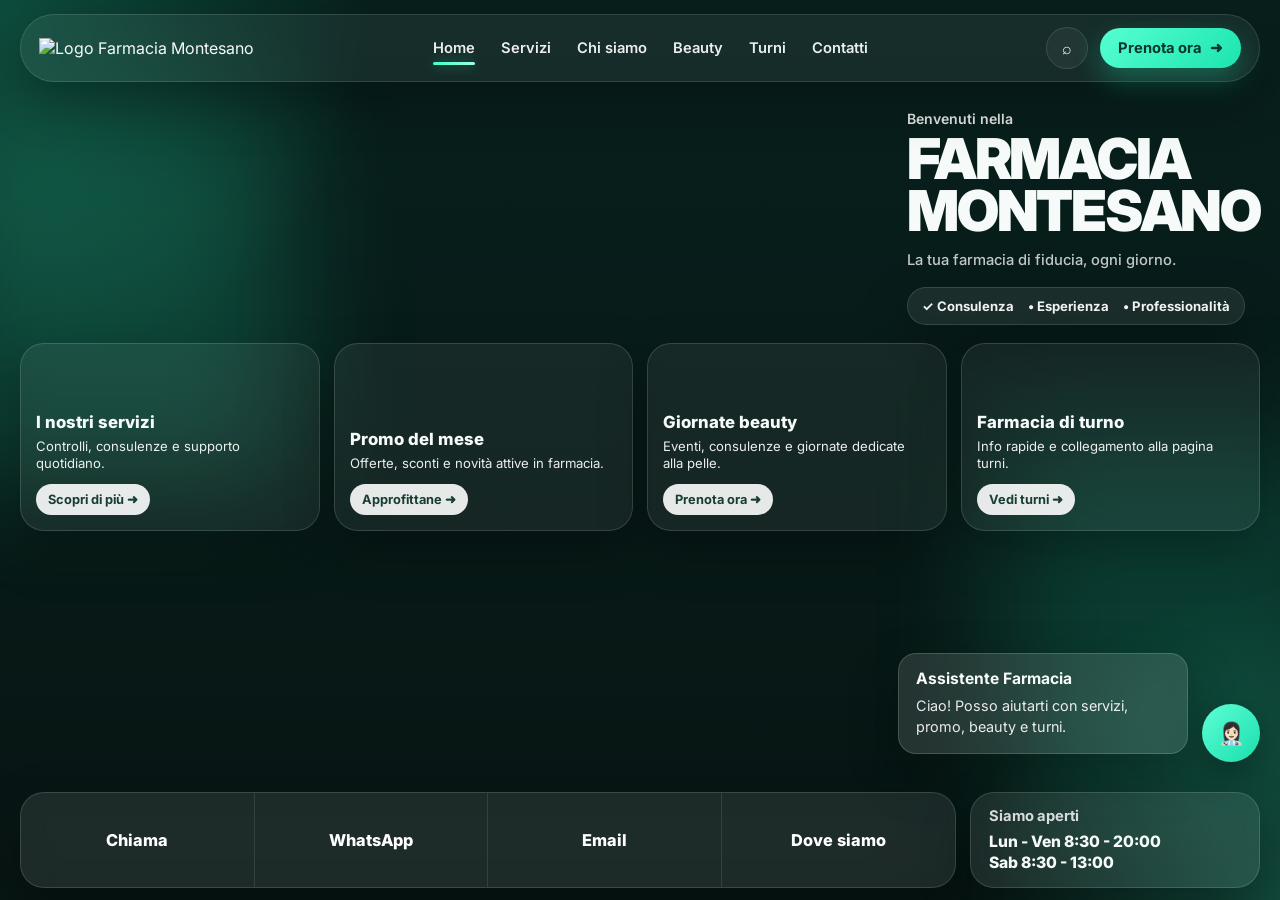
==== commit c3a7bb4c: "Update index.html" ====
--- a/index.html
+++ b/index.html
@@ -16,10 +16,8 @@
   <header class="site-header">
     <div class="container nav-wrap">
       <a href="index.html" class="brand">
-        <div class="brand-badge">M</div>
-        <div class="brand-text">
-          <span class="brand-top">MONTESANO</span>
-          <span class="brand-bottom">FARMACIA</span>
+        <div class="brand-logo-box">
+          <img src="1D8D13D6-987C-41BC-B17F-FD6E85BA7F40.png" alt="Logo Farmacia Montesano" class="brand-logo" />
         </div>
       </a>
 
@@ -41,7 +39,9 @@
 
   <main class="homepage-main">
     <section class="hero container">
-      <div class="hero-left"></div>
+      <div class="hero-left">
+        <!-- Spazio libero per future foto / cornice -->
+      </div>
 
       <div class="hero-text">
         <p class="eyebrow">Benvenuti nella</p>
@@ -60,9 +60,7 @@
     </section>
 
     <section class="cards container">
-      <a href="servizi.html" class="home-card">
-        <img src="16CC8117-4A43-4C6F-A4C7-3C77C88DB1CE.jpeg" alt="I nostri servizi" />
-        <div class="card-overlay"></div>
+      <a href="servizi.html" class="home-card card-empty">
         <div class="card-content">
           <h3>I nostri servizi</h3>
           <p>Controlli, consulenze e supporto quotidiano.</p>
@@ -70,9 +68,7 @@
         </div>
       </a>
 
-      <a href="promo.html" class="home-card">
-        <img src="CC3A721B-911E-431E-8493-C9380A9E6CB5.jpeg" alt="Promo del mese" />
-        <div class="card-overlay"></div>
+      <a href="promo.html" class="home-card card-empty">
         <div class="card-content">
           <h3>Promo del mese</h3>
           <p>Offerte, sconti e novità attive in farmacia.</p>
@@ -80,9 +76,7 @@
         </div>
       </a>
 
-      <a href="beauty.html" class="home-card">
-        <img src="BE027875-C30B-418C-A90E-59F7DD4D207C.jpeg" alt="Giornate beauty" />
-        <div class="card-overlay"></div>
+      <a href="beauty.html" class="home-card card-empty">
         <div class="card-content">
           <h3>Giornate beauty</h3>
           <p>Eventi, consulenze e giornate dedicate alla pelle.</p>
@@ -90,9 +84,7 @@
         </div>
       </a>
 
-      <a href="turni.html" class="home-card">
-        <img src="9A0583F3-3FA1-4009-8E29-1B97BF750070.jpeg" alt="Farmacia di turno" />
-        <div class="card-overlay"></div>
+      <a href="turni.html" class="home-card card-empty">
         <div class="card-content">
           <h3>Farmacia di turno</h3>
           <p>Info rapide e collegamento alla pagina turni.</p>
--- a/styles.css
+++ b/styles.css
@@ -5,7 +5,7 @@
   --panel-strong: rgba(255, 255, 255, 0.12);
   --line: rgba(255, 255, 255, 0.12);
   --text: #f6fbfa;
-  --muted: rgba(255, 255, 255, 0.72);
+  --muted: rgba(255, 255, 255, 0.76);
   --green: #3cffc9;
   --green-2: #1fd8a4;
   --shadow: 0 20px 50px rgba(0, 0, 0, 0.28);
@@ -14,6 +14,7 @@
   --radius-md: 18px;
   --radius-sm: 14px;
   --container: 1240px;
+  --bottom-bar-h: 118px;
 }
 
 * {
@@ -50,25 +51,24 @@
 .page-bg::after {
   content: "";
   position: fixed;
-  inset: auto;
   pointer-events: none;
   z-index: -1;
   filter: blur(60px);
 }
 
 .page-bg::before {
-  width: 380px;
-  height: 380px;
-  left: -80px;
+  width: 360px;
+  height: 360px;
+  left: -70px;
   top: 120px;
-  background: rgba(44, 255, 191, 0.2);
+  background: rgba(44, 255, 191, 0.18);
 }
 
 .page-bg::after {
-  width: 420px;
-  height: 420px;
-  right: -120px;
-  bottom: 80px;
+  width: 360px;
+  height: 360px;
+  right: -80px;
+  bottom: 100px;
   background: rgba(31, 216, 164, 0.18);
 }
 
@@ -81,7 +81,7 @@
   position: sticky;
   top: 0;
   z-index: 100;
-  padding: 16px 0 10px;
+  padding: 14px 0 8px;
   backdrop-filter: blur(10px);
 }
 
@@ -90,7 +90,7 @@
   align-items: center;
   justify-content: space-between;
   gap: 18px;
-  padding: 14px 18px;
+  padding: 12px 18px;
   border: 1px solid var(--line);
   background: rgba(255, 255, 255, 0.06);
   border-radius: 999px;
@@ -105,13 +105,13 @@
 }
 
 .brand-badge {
-  width: 56px;
-  height: 56px;
-  border-radius: 18px;
+  width: 50px;
+  height: 50px;
+  border-radius: 16px;
   display: grid;
   place-items: center;
   font-weight: 800;
-  font-size: 1.7rem;
+  font-size: 1.45rem;
   color: #d8fff2;
   background: linear-gradient(135deg, rgba(60, 255, 201, 0.22), rgba(255, 255, 255, 0.08));
   border: 1px solid rgba(255, 255, 255, 0.16);
@@ -125,13 +125,13 @@
 }
 
 .brand-top {
-  font-size: 0.95rem;
+  font-size: 0.9rem;
   font-weight: 800;
   letter-spacing: 0.08em;
 }
 
 .brand-bottom {
-  font-size: 0.9rem;
+  font-size: 0.82rem;
   font-weight: 700;
   letter-spacing: 0.12em;
   color: var(--green);
@@ -140,13 +140,13 @@
 .desktop-nav {
   display: flex;
   align-items: center;
-  gap: 28px;
+  gap: 26px;
 }
 
 .desktop-nav a {
   color: rgba(255, 255, 255, 0.92);
   font-weight: 600;
-  font-size: 0.98rem;
+  font-size: 0.92rem;
   position: relative;
 }
 
@@ -170,8 +170,8 @@
 }
 
 .search-btn {
-  width: 46px;
-  height: 46px;
+  width: 42px;
+  height: 42px;
   border-radius: 50%;
   border: 1px solid var(--line);
   background: rgba(255, 255, 255, 0.05);
@@ -183,35 +183,49 @@
   display: inline-flex;
   align-items: center;
   gap: 8px;
-  padding: 13px 20px;
+  padding: 11px 18px;
   border-radius: 999px;
   font-weight: 700;
+  font-size: 0.92rem;
   color: #05372d;
   background: linear-gradient(135deg, #56ffd2, #1ce4ae);
   box-shadow: 0 12px 28px rgba(34, 230, 176, 0.3);
 }
 
+.homepage-main {
+  padding-bottom: calc(var(--bottom-bar-h) + 24px);
+}
+
 .hero {
-  padding: 70px 0 36px;
-  display: flex;
-  align-items: center;
-  min-height: 440px;
+  min-height: 170px;
+  display: grid;
+  grid-template-columns: 1.2fr 1fr;
+  align-items: center;
+  gap: 24px;
+  padding: 20px 0 10px;
+}
+
+.hero-left {
+  min-height: 120px;
 }
 
 .hero-text {
-  max-width: 640px;
+  max-width: 430px;
+  justify-self: end;
+  text-align: left;
 }
 
 .eyebrow {
-  margin: 0 0 8px;
-  font-size: 1.05rem;
+  margin: 0 0 6px;
+  font-size: 0.88rem;
+  font-weight: 600;
   color: rgba(255, 255, 255, 0.88);
 }
 
 .hero h1 {
   margin: 0;
-  font-size: clamp(2.7rem, 6vw, 5rem);
-  line-height: 0.95;
+  font-size: clamp(2.2rem, 4.4vw, 3.6rem);
+  line-height: 0.92;
   font-weight: 900;
   letter-spacing: -0.04em;
 }
@@ -221,73 +235,40 @@
 }
 
 .hero-subtitle {
-  margin: 20px 0 0;
-  max-width: 620px;
+  margin: 12px 0 0;
+  max-width: 400px;
   color: var(--muted);
-  font-size: 1.08rem;
-  line-height: 1.7;
+  font-size: 0.92rem;
+  line-height: 1.55;
+  font-weight: 500;
 }
 
 .hero-pills {
   display: inline-flex;
   flex-wrap: wrap;
-  gap: 16px;
-  margin-top: 24px;
-  padding: 14px 18px;
+  gap: 14px;
+  margin-top: 16px;
+  padding: 10px 14px;
   border-radius: 999px;
   background: rgba(255, 255, 255, 0.08);
   border: 1px solid var(--line);
   color: rgba(255, 255, 255, 0.94);
-  font-weight: 600;
+  font-weight: 700;
+  font-size: 0.82rem;
   box-shadow: var(--shadow);
-}
-
-.hero-buttons {
-  display: flex;
-  gap: 14px;
-  margin-top: 28px;
-  flex-wrap: wrap;
-}
-
-.primary-btn,
-.secondary-btn {
-  padding: 14px 22px;
-  border-radius: 999px;
-  font-weight: 700;
-  transition: 0.25s ease;
-}
-
-.primary-btn {
-  color: #06392f;
-  background: linear-gradient(135deg, #56ffd2, #1de2ad);
-  box-shadow: 0 12px 28px rgba(34, 230, 176, 0.25);
-}
-
-.secondary-btn {
-  color: white;
-  border: 1px solid rgba(255, 255, 255, 0.18);
-  background: rgba(255, 255, 255, 0.06);
-}
-
-.primary-btn:hover,
-.secondary-btn:hover,
-.card-btn:hover,
-.contact-pill:hover,
-.cta-btn:hover {
-  transform: translateY(-2px);
 }
 
 .cards {
   display: grid;
-  grid-template-columns: repeat(4, 1fr);
-  gap: 18px;
-  padding-bottom: 24px;
+  grid-template-columns: repeat(4, minmax(0, 1fr));
+  gap: 14px;
+  padding: 8px 0 0;
 }
 
 .home-card {
   position: relative;
-  min-height: 255px;
-  border-radius: 28px;
+  min-height: 188px;
+  border-radius: 24px;
   overflow: hidden;
   border: 1px solid rgba(255, 255, 255, 0.14);
   box-shadow: var(--shadow);
@@ -311,99 +292,127 @@
   inset: 0;
   background: linear-gradient(
     180deg,
-    rgba(0, 0, 0, 0.04) 10%,
-    rgba(0, 0, 0, 0.26) 55%,
-    rgba(0, 0, 0, 0.55) 100%
+    rgba(0, 0, 0, 0.02) 8%,
+    rgba(0, 0, 0, 0.2) 52%,
+    rgba(0, 0, 0, 0.52) 100%
   );
 }
 
 .card-content {
   position: absolute;
   inset: auto 0 0 0;
-  padding: 20px;
+  padding: 15px;
   z-index: 2;
 }
 
 .card-content h3 {
-  margin: 0 0 8px;
-  font-size: 1.9rem;
-  line-height: 1;
+  margin: 0 0 6px;
+  font-size: 1.05rem;
+  line-height: 1.05;
   font-weight: 800;
 }
 
 .card-content p {
-  margin: 0 0 16px;
-  color: rgba(255, 255, 255, 0.9);
-  line-height: 1.45;
+  margin: 0 0 12px;
+  color: rgba(255, 255, 255, 0.92);
+  line-height: 1.32;
+  font-size: 0.82rem;
+  max-width: 95%;
 }
 
 .card-btn {
   display: inline-flex;
   align-items: center;
   gap: 8px;
-  padding: 12px 16px;
+  padding: 8px 12px;
   border-radius: 999px;
-  background: rgba(255, 255, 255, 0.88);
+  background: rgba(255, 255, 255, 0.9);
   color: #173d35;
   font-weight: 700;
-  font-size: 0.95rem;
-}
-
-.contact-row {
+  font-size: 0.8rem;
+}
+
+.bottom-fixed-bar {
+  position: fixed;
+  left: 0;
+  right: 0;
+  bottom: 0;
+  z-index: 120;
+  padding: 0 0 12px;
+  pointer-events: none;
+}
+
+.bottom-fixed-inner {
   display: grid;
-  grid-template-columns: repeat(4, 1fr) 1.3fr;
-  gap: 16px;
-  padding: 8px 0 60px;
+  grid-template-columns: 1fr 290px;
+  gap: 14px;
   align-items: stretch;
-}
-
-.contact-pill,
+  pointer-events: auto;
+}
+
+.contact-strip {
+  display: grid;
+  grid-template-columns: repeat(4, 1fr);
+  min-height: 86px;
+  border-radius: 24px;
+  overflow: hidden;
+  border: 1px solid rgba(255, 255, 255, 0.14);
+  background: rgba(255, 255, 255, 0.09);
+  box-shadow: var(--shadow);
+  backdrop-filter: blur(14px);
+}
+
+.contact-item {
+  display: flex;
+  align-items: center;
+  justify-content: center;
+  font-size: 1.02rem;
+  font-weight: 800;
+  color: white;
+  border-right: 1px solid rgba(255, 255, 255, 0.1);
+}
+
+.contact-item:last-child {
+  border-right: none;
+}
+
 .opening-box {
-  min-height: 92px;
-  display: flex;
-  align-items: center;
-  justify-content: center;
+  min-height: 86px;
+  padding: 14px 18px;
   border-radius: 24px;
   border: 1px solid rgba(255, 255, 255, 0.14);
-  background: rgba(255, 255, 255, 0.08);
+  background: rgba(255, 255, 255, 0.09);
   box-shadow: var(--shadow);
-}
-
-.contact-pill {
-  font-size: 1.15rem;
-  font-weight: 700;
-  color: white;
-}
-
-.opening-box {
-  padding: 18px 24px;
-  align-items: flex-start;
+  backdrop-filter: blur(14px);
+  display: flex;
+  flex-direction: column;
   justify-content: center;
-  flex-direction: column;
 }
 
 .opening-box span {
   color: rgba(255, 255, 255, 0.84);
-  margin-bottom: 10px;
-  font-weight: 600;
+  margin-bottom: 6px;
+  font-weight: 700;
+  font-size: 0.92rem;
 }
 
 .opening-box strong {
-  font-size: 1.65rem;
-  line-height: 1.2;
+  font-size: 0.98rem;
+  line-height: 1.35;
+  font-weight: 800;
 }
 
 .chat-fab {
   position: fixed;
   right: 20px;
-  bottom: 20px;
-  width: 62px;
-  height: 62px;
+  bottom: 138px;
+  width: 58px;
+  height: 58px;
   border: none;
   border-radius: 50%;
   cursor: pointer;
   z-index: 999;
-  font-size: 1.45rem;
+  font-size: 1.35rem;
   box-shadow: 0 14px 34px rgba(0, 0, 0, 0.3);
   color: #06372d;
   background: linear-gradient(135deg, #5dffd6, #1bdead);
@@ -411,9 +420,9 @@
 
 .chat-intro {
   position: fixed;
-  right: 96px;
-  bottom: 28px;
-  max-width: 300px;
+  right: 92px;
+  bottom: 146px;
+  max-width: 290px;
   z-index: 998;
   opacity: 1;
   transform: translateY(0);
@@ -427,7 +436,7 @@
 }
 
 .chat-intro-inner {
-  padding: 16px 18px;
+  padding: 15px 17px;
   border-radius: 18px;
   background: rgba(255, 255, 255, 0.12);
   border: 1px solid rgba(255, 255, 255, 0.16);
@@ -438,19 +447,20 @@
 .chat-intro-inner strong {
   display: block;
   margin-bottom: 8px;
-  font-size: 1rem;
+  font-size: 0.98rem;
 }
 
 .chat-intro-inner p {
   margin: 0;
   color: rgba(255, 255, 255, 0.9);
-  line-height: 1.5;
+  line-height: 1.45;
+  font-size: 0.9rem;
 }
 
 .chat-window {
   position: fixed;
   right: 20px;
-  bottom: 96px;
+  bottom: 210px;
   width: 390px;
   max-width: calc(100% - 24px);
   height: 560px;
@@ -576,20 +586,43 @@
     display: none;
   }
 
+  .hero {
+    grid-template-columns: 1fr;
+    min-height: auto;
+    gap: 12px;
+  }
+
+  .hero-left {
+    display: none;
+  }
+
+  .hero-text {
+    justify-self: start;
+    max-width: 100%;
+  }
+
   .cards {
     grid-template-columns: repeat(2, 1fr);
   }
 
-  .contact-row {
-    grid-template-columns: repeat(2, 1fr);
+  .bottom-fixed-inner {
+    grid-template-columns: 1fr;
   }
 
   .opening-box {
-    grid-column: span 2;
+    order: 2;
+  }
+
+  .contact-strip {
+    order: 1;
   }
 }
 
 @media (max-width: 768px) {
+  :root {
+    --bottom-bar-h: 170px;
+  }
+
   .site-header {
     padding: 10px 0;
   }
@@ -600,18 +633,18 @@
   }
 
   .brand-badge {
-    width: 48px;
-    height: 48px;
+    width: 46px;
+    height: 46px;
     border-radius: 14px;
-    font-size: 1.45rem;
+    font-size: 1.3rem;
   }
 
   .brand-top {
-    font-size: 0.82rem;
+    font-size: 0.8rem;
   }
 
   .brand-bottom {
-    font-size: 0.78rem;
+    font-size: 0.74rem;
   }
 
   .search-btn,
@@ -619,48 +652,74 @@
     display: none;
   }
 
+  .homepage-main {
+    padding-bottom: calc(var(--bottom-bar-h) + 24px);
+  }
+
   .hero {
-    padding: 40px 0 22px;
-    min-height: auto;
+    padding: 22px 0 10px;
   }
 
   .hero h1 {
-    font-size: 2.5rem;
+    font-size: 2.3rem;
   }
 
   .hero-subtitle {
-    font-size: 0.98rem;
+    font-size: 0.9rem;
   }
 
   .hero-pills {
-    border-radius: 20px;
-    font-size: 0.92rem;
+    border-radius: 18px;
+    font-size: 0.78rem;
   }
 
   .cards {
     grid-template-columns: 1fr;
-    gap: 16px;
+    gap: 14px;
   }
 
   .home-card {
-    min-height: 230px;
+    min-height: 220px;
   }
 
   .card-content h3 {
-    font-size: 1.65rem;
-  }
-
-  .contact-row {
-    grid-template-columns: 1fr;
-    padding-bottom: 90px;
+    font-size: 1.5rem;
+  }
+
+  .bottom-fixed-bar {
+    padding-bottom: 10px;
+  }
+
+  .bottom-fixed-inner {
+    gap: 10px;
+  }
+
+  .contact-strip {
+    grid-template-columns: repeat(2, 1fr);
+    min-height: auto;
+  }
+
+  .contact-item {
+    min-height: 52px;
+    font-size: 0.92rem;
   }
 
   .opening-box {
-    grid-column: auto;
+    min-height: 70px;
+  }
+
+  .opening-box strong {
+    font-size: 0.88rem;
   }
 
   .chat-intro {
     display: none;
+  }
+
+  .chat-fab {
+    bottom: 186px;
+    width: 56px;
+    height: 56px;
   }
 
   .chat-window {
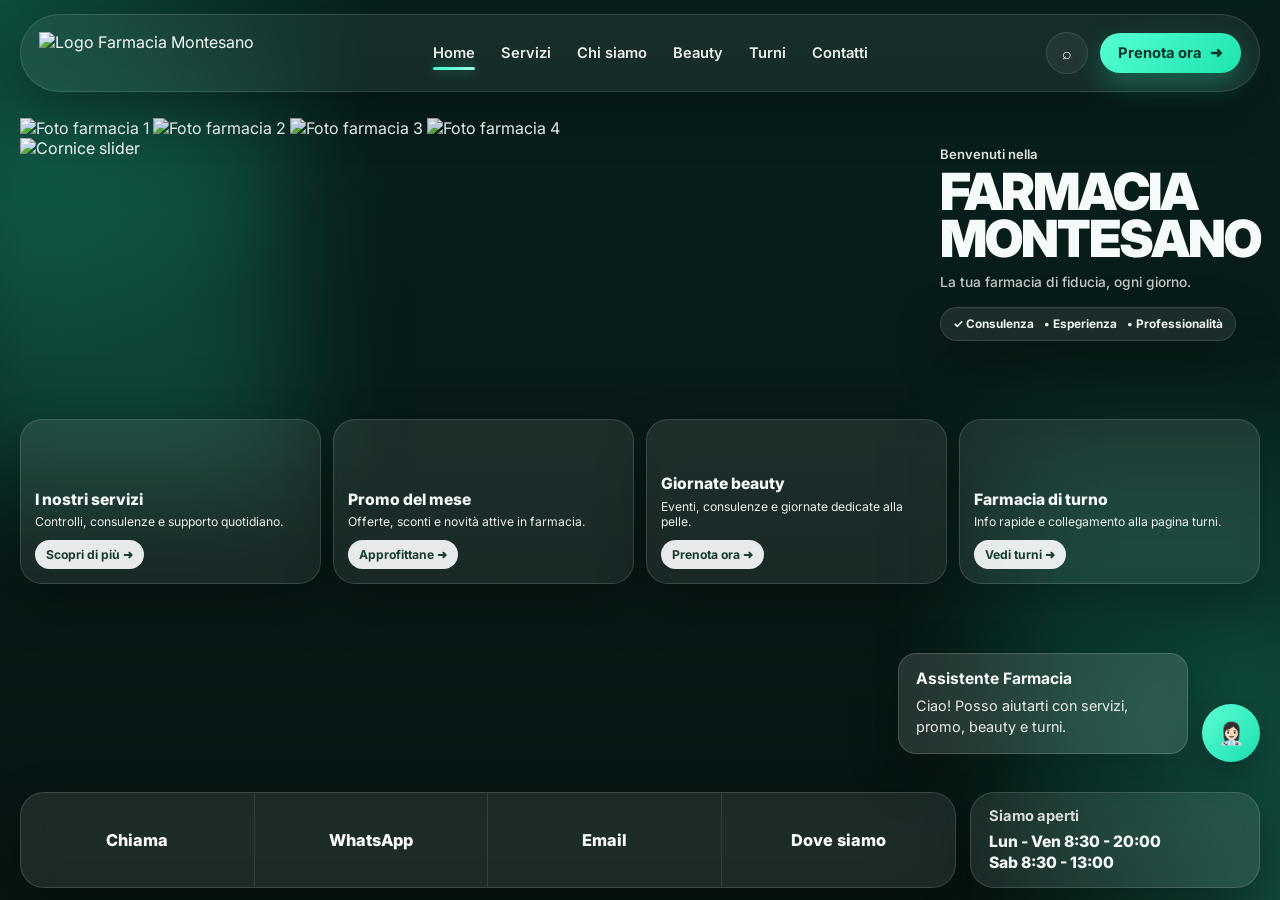
==== commit dbd5a101: "Update index.html" ====
--- a/index.html
+++ b/index.html
@@ -40,7 +40,20 @@
   <main class="homepage-main">
     <section class="hero container">
       <div class="hero-left">
-        <!-- Spazio libero per future foto / cornice -->
+        <div class="shape-slider">
+          <div class="shape-slider-track" id="shapeSliderTrack">
+            <img class="shape-slide active" src="16CC8117-4A43-4C6F-A4C7-3C77C88DB1CE.jpeg" alt="Foto farmacia 1">
+            <img class="shape-slide" src="CC3A721B-911E-431E-8493-C9380A9E6CB5.jpeg" alt="Foto farmacia 2">
+            <img class="shape-slide" src="BE027875-C30B-418C-A90E-59F7DD4D207C.jpeg" alt="Foto farmacia 3">
+            <img class="shape-slide" src="9A0583F3-3FA1-4009-8E29-1B97BF750070.jpeg" alt="Foto farmacia 4">
+          </div>
+
+          <img
+            src="F0DA2B2D-AA5D-4DFB-99AE-789A9A878E01.jpeg"
+            alt="Cornice slider"
+            class="shape-frame"
+          />
+        </div>
       </div>
 
       <div class="hero-text">
@@ -147,12 +160,7 @@
     </div>
 
     <form class="chat-input-area" id="chatForm">
-      <input
-        type="text"
-        id="chatInput"
-        placeholder="Scrivi la tua domanda..."
-        autocomplete="off"
-      />
+      <input type="text" id="chatInput" placeholder="Scrivi la tua domanda..." autocomplete="off" />
       <button type="submit">Invia</button>
     </form>
   </div>
--- a/styles.css
+++ b/styles.css
@@ -9,10 +9,6 @@
   --green: #3cffc9;
   --green-2: #1fd8a4;
   --shadow: 0 20px 50px rgba(0, 0, 0, 0.28);
-  --radius-xl: 28px;
-  --radius-lg: 22px;
-  --radius-md: 18px;
-  --radius-sm: 14px;
   --container: 1240px;
   --bottom-bar-h: 118px;
 }
@@ -100,41 +96,21 @@
 .brand {
   display: flex;
   align-items: center;
-  gap: 14px;
   min-width: max-content;
 }
 
-.brand-badge {
-  width: 50px;
-  height: 50px;
-  border-radius: 16px;
-  display: grid;
-  place-items: center;
-  font-weight: 800;
-  font-size: 1.45rem;
-  color: #d8fff2;
-  background: linear-gradient(135deg, rgba(60, 255, 201, 0.22), rgba(255, 255, 255, 0.08));
-  border: 1px solid rgba(255, 255, 255, 0.16);
-  box-shadow: inset 0 0 18px rgba(255, 255, 255, 0.06);
-}
-
-.brand-text {
-  display: flex;
-  flex-direction: column;
-  line-height: 1;
-}
-
-.brand-top {
-  font-size: 0.9rem;
-  font-weight: 800;
-  letter-spacing: 0.08em;
-}
-
-.brand-bottom {
-  font-size: 0.82rem;
-  font-weight: 700;
-  letter-spacing: 0.12em;
-  color: var(--green);
+.brand-logo-box {
+  display: flex;
+  align-items: center;
+  justify-content: flex-start;
+  height: 52px;
+}
+
+.brand-logo {
+  height: 42px;
+  width: auto;
+  display: block;
+  object-fit: contain;
 }
 
 .desktop-nav {
@@ -197,34 +173,35 @@
 }
 
 .hero {
-  min-height: 170px;
+  min-height: 185px;
   display: grid;
-  grid-template-columns: 1.2fr 1fr;
-  align-items: center;
+  grid-template-columns: 1.45fr 0.9fr;
+  align-items: start;
   gap: 24px;
-  padding: 20px 0 10px;
+  padding: 18px 0 0;
 }
 
 .hero-left {
-  min-height: 120px;
+  min-height: 210px;
 }
 
 .hero-text {
-  max-width: 430px;
+  max-width: 390px;
   justify-self: end;
   text-align: left;
+  margin-top: 28px;
 }
 
 .eyebrow {
   margin: 0 0 6px;
-  font-size: 0.88rem;
+  font-size: 0.82rem;
   font-weight: 600;
   color: rgba(255, 255, 255, 0.88);
 }
 
 .hero h1 {
   margin: 0;
-  font-size: clamp(2.2rem, 4.4vw, 3.6rem);
+  font-size: clamp(2rem, 4vw, 3.35rem);
   line-height: 0.92;
   font-weight: 900;
   letter-spacing: -0.04em;
@@ -235,88 +212,72 @@
 }
 
 .hero-subtitle {
-  margin: 12px 0 0;
-  max-width: 400px;
+  margin: 10px 0 0;
+  max-width: 360px;
   color: var(--muted);
-  font-size: 0.92rem;
-  line-height: 1.55;
+  font-size: 0.86rem;
+  line-height: 1.5;
   font-weight: 500;
 }
 
 .hero-pills {
   display: inline-flex;
   flex-wrap: wrap;
-  gap: 14px;
-  margin-top: 16px;
-  padding: 10px 14px;
+  gap: 10px;
+  margin-top: 14px;
+  padding: 9px 12px;
   border-radius: 999px;
   background: rgba(255, 255, 255, 0.08);
   border: 1px solid var(--line);
   color: rgba(255, 255, 255, 0.94);
   font-weight: 700;
-  font-size: 0.82rem;
+  font-size: 0.74rem;
   box-shadow: var(--shadow);
 }
 
 .cards {
   display: grid;
   grid-template-columns: repeat(4, minmax(0, 1fr));
-  gap: 14px;
-  padding: 8px 0 0;
+  gap: 12px;
+  padding: 0;
+  margin-top: 78px;
 }
 
 .home-card {
   position: relative;
-  min-height: 188px;
-  border-radius: 24px;
+  min-height: 165px;
+  border-radius: 22px;
   overflow: hidden;
   border: 1px solid rgba(255, 255, 255, 0.14);
   box-shadow: var(--shadow);
-  background: rgba(255, 255, 255, 0.06);
-}
-
-.home-card img {
-  width: 100%;
-  height: 100%;
-  object-fit: cover;
-  display: block;
-  transition: transform 0.45s ease;
-}
-
-.home-card:hover img {
-  transform: scale(1.05);
-}
-
-.card-overlay {
-  position: absolute;
-  inset: 0;
-  background: linear-gradient(
-    180deg,
-    rgba(0, 0, 0, 0.02) 8%,
-    rgba(0, 0, 0, 0.2) 52%,
-    rgba(0, 0, 0, 0.52) 100%
-  );
+  background: rgba(255, 255, 255, 0.05);
+}
+
+.card-empty {
+  background:
+    linear-gradient(180deg, rgba(255,255,255,0.05), rgba(255,255,255,0.03)),
+    rgba(255,255,255,0.04);
 }
 
 .card-content {
   position: absolute;
   inset: auto 0 0 0;
-  padding: 15px;
+  padding: 14px;
   z-index: 2;
 }
 
 .card-content h3 {
   margin: 0 0 6px;
-  font-size: 1.05rem;
+  font-size: 0.98rem;
   line-height: 1.05;
   font-weight: 800;
 }
 
 .card-content p {
-  margin: 0 0 12px;
+  margin: 0 0 10px;
   color: rgba(255, 255, 255, 0.92);
-  line-height: 1.32;
-  font-size: 0.82rem;
+  line-height: 1.28;
+  font-size: 0.76rem;
   max-width: 95%;
 }
 
@@ -324,12 +285,12 @@
   display: inline-flex;
   align-items: center;
   gap: 8px;
-  padding: 8px 12px;
+  padding: 7px 11px;
   border-radius: 999px;
   background: rgba(255, 255, 255, 0.9);
   color: #173d35;
   font-weight: 700;
-  font-size: 0.8rem;
+  font-size: 0.76rem;
 }
 
 .bottom-fixed-bar {
@@ -588,33 +549,26 @@
 
   .hero {
     grid-template-columns: 1fr;
-    min-height: auto;
     gap: 12px;
   }
 
   .hero-left {
-    display: none;
+    min-height: 0;
   }
 
   .hero-text {
     justify-self: start;
     max-width: 100%;
+    margin-top: 8px;
   }
 
   .cards {
     grid-template-columns: repeat(2, 1fr);
+    margin-top: 26px;
   }
 
   .bottom-fixed-inner {
     grid-template-columns: 1fr;
-  }
-
-  .opening-box {
-    order: 2;
-  }
-
-  .contact-strip {
-    order: 1;
   }
 }
 
@@ -632,19 +586,8 @@
     padding: 12px;
   }
 
-  .brand-badge {
-    width: 46px;
-    height: 46px;
-    border-radius: 14px;
-    font-size: 1.3rem;
-  }
-
-  .brand-top {
-    font-size: 0.8rem;
-  }
-
-  .brand-bottom {
-    font-size: 0.74rem;
+  .brand-logo {
+    height: 34px;
   }
 
   .search-btn,
@@ -657,33 +600,34 @@
   }
 
   .hero {
-    padding: 22px 0 10px;
+    padding: 18px 0 0;
   }
 
   .hero h1 {
-    font-size: 2.3rem;
+    font-size: 2.2rem;
   }
 
   .hero-subtitle {
-    font-size: 0.9rem;
+    font-size: 0.88rem;
   }
 
   .hero-pills {
     border-radius: 18px;
-    font-size: 0.78rem;
+    font-size: 0.72rem;
   }
 
   .cards {
     grid-template-columns: 1fr;
     gap: 14px;
+    margin-top: 20px;
   }
 
   .home-card {
-    min-height: 220px;
+    min-height: 180px;
   }
 
   .card-content h3 {
-    font-size: 1.5rem;
+    font-size: 1.25rem;
   }
 
   .bottom-fixed-bar {
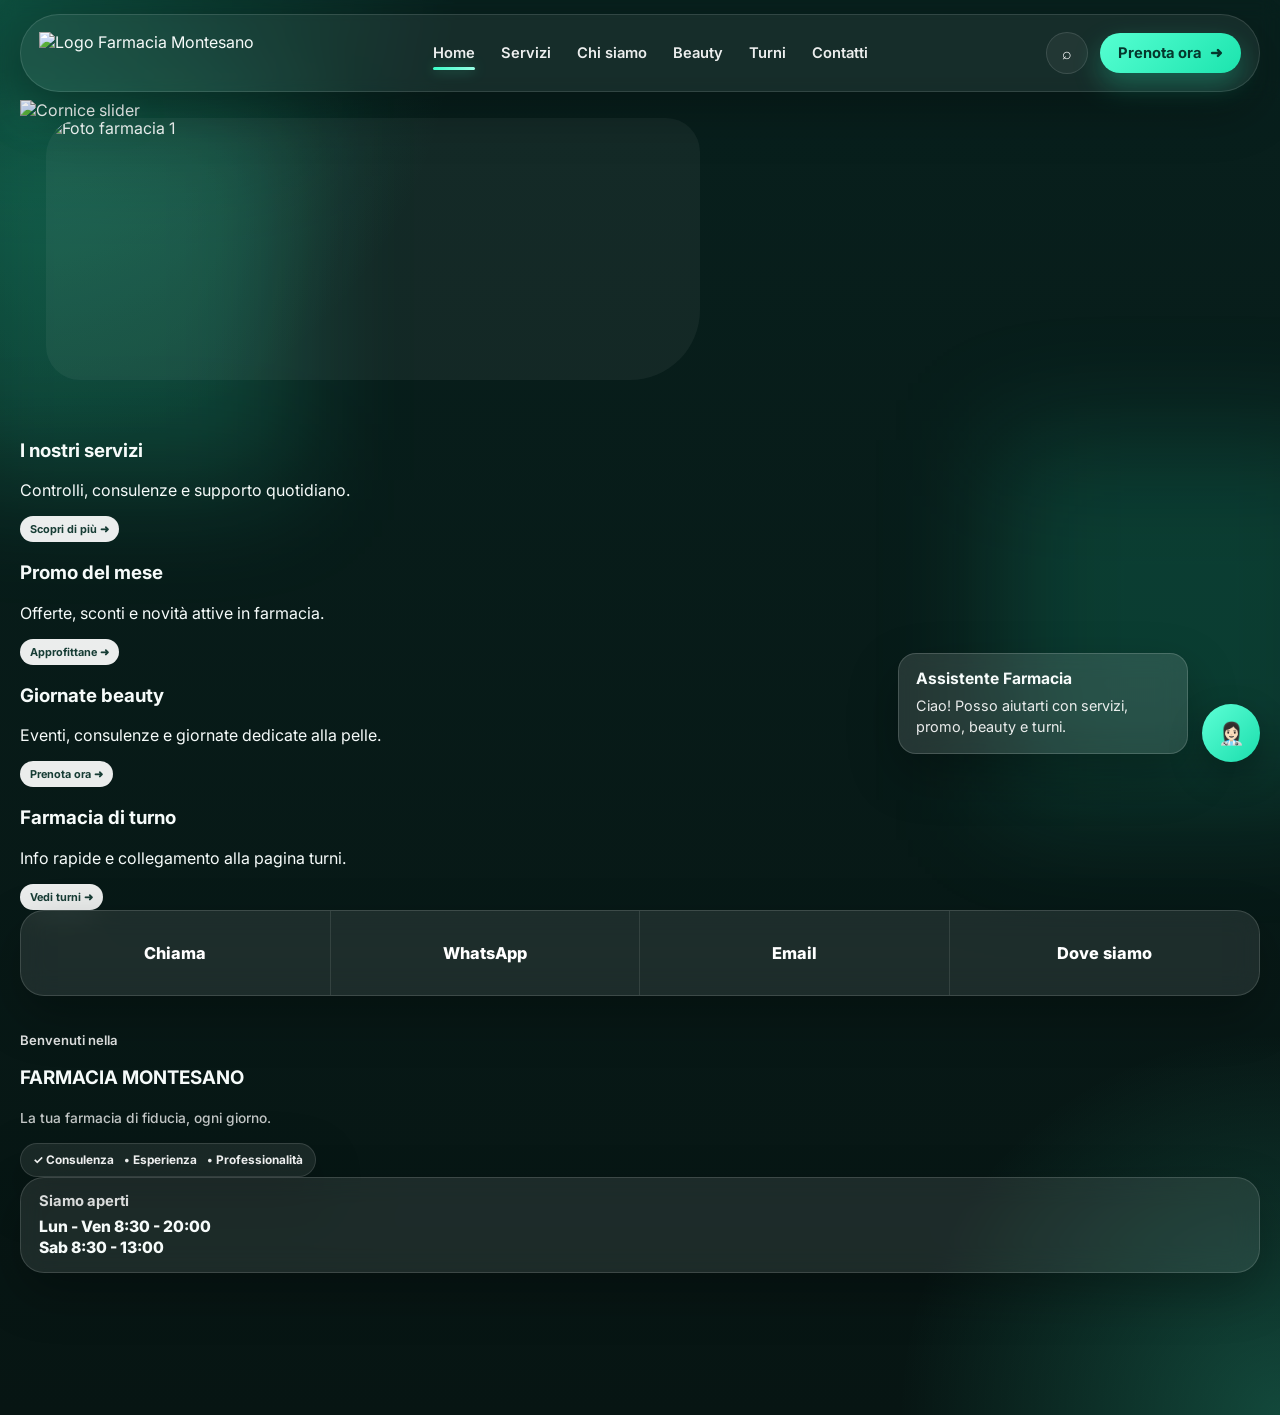
==== commit a5854c2a: "Update index.html" ====
--- a/index.html
+++ b/index.html
@@ -37,9 +37,9 @@
     </div>
   </header>
 
-  <main class="homepage-main">
-    <section class="hero container">
-      <div class="hero-left">
+  <main class="homepage-main container">
+    <section class="layout-grid">
+      <div class="left-column">
         <div class="shape-slider">
           <div class="shape-slider-track" id="shapeSliderTrack">
             <img class="shape-slide active" src="16CC8117-4A43-4C6F-A4C7-3C77C88DB1CE.jpeg" alt="Foto farmacia 1">
@@ -54,75 +54,75 @@
             class="shape-frame"
           />
         </div>
+
+        <section class="cards-left">
+          <a href="servizi.html" class="mini-card">
+            <div class="mini-card-content">
+              <h3>I nostri servizi</h3>
+              <p>Controlli, consulenze e supporto quotidiano.</p>
+              <span class="card-btn">Scopri di più ➜</span>
+            </div>
+          </a>
+
+          <a href="promo.html" class="mini-card">
+            <div class="mini-card-content">
+              <h3>Promo del mese</h3>
+              <p>Offerte, sconti e novità attive in farmacia.</p>
+              <span class="card-btn">Approfittane ➜</span>
+            </div>
+          </a>
+
+          <a href="beauty.html" class="mini-card">
+            <div class="mini-card-content">
+              <h3>Giornate beauty</h3>
+              <p>Eventi, consulenze e giornate dedicate alla pelle.</p>
+              <span class="card-btn">Prenota ora ➜</span>
+            </div>
+          </a>
+
+          <a href="turni.html" class="mini-card">
+            <div class="mini-card-content">
+              <h3>Farmacia di turno</h3>
+              <p>Info rapide e collegamento alla pagina turni.</p>
+              <span class="card-btn">Vedi turni ➜</span>
+            </div>
+          </a>
+        </section>
+
+        <section id="contatti" class="contact-strip">
+          <a href="tel:+390000000000" class="contact-item">Chiama</a>
+          <a href="https://wa.me/390000000000" class="contact-item" target="_blank" rel="noopener">WhatsApp</a>
+          <a href="mailto:info@farmaciamontesano.it" class="contact-item">Email</a>
+          <a href="https://maps.google.com" class="contact-item" target="_blank" rel="noopener">Dove siamo</a>
+        </section>
       </div>
 
-      <div class="hero-text">
-        <p class="eyebrow">Benvenuti nella</p>
-        <h1>FARMACIA <span>MONTESANO</span></h1>
+      <aside class="right-column">
+        <div class="hero-text">
+          <p class="eyebrow">Benvenuti nella</p>
+          <h1>FARMACIA <span>MONTESANO</span></h1>
 
-        <p class="hero-subtitle">
-          La tua farmacia di fiducia, ogni giorno.
-        </p>
+          <p class="hero-subtitle">
+            La tua farmacia di fiducia, ogni giorno.
+          </p>
 
-        <div class="hero-pills">
-          <span>✓ Consulenza</span>
-          <span>• Esperienza</span>
-          <span>• Professionalità</span>
+          <div class="hero-pills">
+            <span>✓ Consulenza</span>
+            <span>• Esperienza</span>
+            <span>• Professionalità</span>
+          </div>
         </div>
-      </div>
-    </section>
 
-    <section class="cards container">
-      <a href="servizi.html" class="home-card card-empty">
-        <div class="card-content">
-          <h3>I nostri servizi</h3>
-          <p>Controlli, consulenze e supporto quotidiano.</p>
-          <span class="card-btn">Scopri di più ➜</span>
+        <div class="right-empty-space"></div>
+
+        <div class="opening-box">
+          <span>Siamo aperti</span>
+          <strong>Lun - Ven 8:30 - 20:00</strong>
+          <strong>Sab 8:30 - 13:00</strong>
         </div>
-      </a>
-
-      <a href="promo.html" class="home-card card-empty">
-        <div class="card-content">
-          <h3>Promo del mese</h3>
-          <p>Offerte, sconti e novità attive in farmacia.</p>
-          <span class="card-btn">Approfittane ➜</span>
-        </div>
-      </a>
-
-      <a href="beauty.html" class="home-card card-empty">
-        <div class="card-content">
-          <h3>Giornate beauty</h3>
-          <p>Eventi, consulenze e giornate dedicate alla pelle.</p>
-          <span class="card-btn">Prenota ora ➜</span>
-        </div>
-      </a>
-
-      <a href="turni.html" class="home-card card-empty">
-        <div class="card-content">
-          <h3>Farmacia di turno</h3>
-          <p>Info rapide e collegamento alla pagina turni.</p>
-          <span class="card-btn">Vedi turni ➜</span>
-        </div>
-      </a>
+      </aside>
     </section>
   </main>
-
-  <section id="contatti" class="bottom-fixed-bar">
-    <div class="container bottom-fixed-inner">
-      <div class="contact-strip">
-        <a href="tel:+390000000000" class="contact-item">Chiama</a>
-        <a href="https://wa.me/390000000000" class="contact-item" target="_blank" rel="noopener">WhatsApp</a>
-        <a href="mailto:info@farmaciamontesano.it" class="contact-item">Email</a>
-        <a href="https://maps.google.com" class="contact-item" target="_blank" rel="noopener">Dove siamo</a>
-      </div>
-
-      <div class="opening-box">
-        <span>Siamo aperti</span>
-        <strong>Lun - Ven 8:30 - 20:00</strong>
-        <strong>Sab 8:30 - 13:00</strong>
-      </div>
-    </div>
-  </section>
 
   <button class="chat-fab" id="chatFab" aria-label="Apri assistente farmacia">👩🏻‍⚕️</button>
 
--- a/styles.css
+++ b/styles.css
@@ -1,13 +1,8 @@
 :root {
-  --bg: #071a18;
-  --bg-2: #0c2421;
-  --panel: rgba(255, 255, 255, 0.08);
-  --panel-strong: rgba(255, 255, 255, 0.12);
-  --line: rgba(255, 255, 255, 0.12);
   --text: #f6fbfa;
   --muted: rgba(255, 255, 255, 0.76);
   --green: #3cffc9;
-  --green-2: #1fd8a4;
+  --line: rgba(255, 255, 255, 0.12);
   --shadow: 0 20px 50px rgba(0, 0, 0, 0.28);
   --container: 1240px;
   --bottom-bar-h: 118px;
@@ -173,23 +168,65 @@
 }
 
 .hero {
-  min-height: 185px;
+  min-height: 245px;
   display: grid;
-  grid-template-columns: 1.45fr 0.9fr;
+  grid-template-columns: 1.55fr 0.85fr;
   align-items: start;
   gap: 24px;
   padding: 18px 0 0;
 }
 
 .hero-left {
-  min-height: 210px;
+  min-height: 280px;
+  display: flex;
+  align-items: flex-start;
+}
+
+.shape-slider {
+  position: relative;
+  width: 100%;
+  max-width: 720px;
+  height: 320px;
+}
+
+.shape-slider-track {
+  position: absolute;
+  inset: 18px 40px 40px 26px;
+  overflow: hidden;
+  border-radius: 38px 34px 70px 34px;
+  background: rgba(255,255,255,0.05);
+}
+
+.shape-slide {
+  position: absolute;
+  inset: 0;
+  width: 100%;
+  height: 100%;
+  object-fit: cover;
+  opacity: 0;
+  transition: opacity 0.9s ease;
+}
+
+.shape-slide.active {
+  opacity: 1;
+}
+
+.shape-frame {
+  position: absolute;
+  inset: 0;
+  width: 100%;
+  height: 100%;
+  object-fit: contain;
+  pointer-events: none;
+  z-index: 3;
+  filter: drop-shadow(0 0 18px rgba(60,255,201,0.28));
 }
 
 .hero-text {
   max-width: 390px;
   justify-self: end;
   text-align: left;
-  margin-top: 28px;
+  margin-top: 36px;
 }
 
 .eyebrow {
@@ -237,19 +274,20 @@
 
 .cards {
   display: grid;
-  grid-template-columns: repeat(4, minmax(0, 1fr));
-  gap: 12px;
+  grid-template-columns: repeat(4, minmax(150px, 1fr));
+  gap: 10px;
   padding: 0;
-  margin-top: 78px;
+  margin-top: 22px;
+  align-items: stretch;
 }
 
 .home-card {
   position: relative;
-  min-height: 165px;
-  border-radius: 22px;
+  min-height: 118px;
+  border-radius: 18px;
   overflow: hidden;
   border: 1px solid rgba(255, 255, 255, 0.14);
-  box-shadow: var(--shadow);
+  box-shadow: 0 14px 30px rgba(0, 0, 0, 0.18);
   background: rgba(255, 255, 255, 0.05);
 }
 
@@ -262,37 +300,37 @@
 .card-content {
   position: absolute;
   inset: auto 0 0 0;
-  padding: 14px;
+  padding: 10px 11px;
   z-index: 2;
 }
 
 .card-content h3 {
-  margin: 0 0 6px;
-  font-size: 0.98rem;
+  margin: 0 0 4px;
+  font-size: 0.82rem;
   line-height: 1.05;
   font-weight: 800;
 }
 
 .card-content p {
-  margin: 0 0 10px;
-  color: rgba(255, 255, 255, 0.92);
-  line-height: 1.28;
-  font-size: 0.76rem;
-  max-width: 95%;
+  margin: 0 0 8px;
+  color: rgba(255, 255, 255, 0.9);
+  line-height: 1.2;
+  font-size: 0.64rem;
+  max-width: 100%;
 }
 
 .card-btn {
   display: inline-flex;
   align-items: center;
-  gap: 8px;
-  padding: 7px 11px;
+  gap: 6px;
+  padding: 6px 10px;
   border-radius: 999px;
-  background: rgba(255, 255, 255, 0.9);
+  background: rgba(255, 255, 255, 0.92);
   color: #173d35;
   font-weight: 700;
-  font-size: 0.76rem;
-}
-
+  font-size: 0.68rem;
+  white-space: nowrap;
+}
 .bottom-fixed-bar {
   position: fixed;
   left: 0;
@@ -552,19 +590,19 @@
     gap: 12px;
   }
 
-  .hero-left {
-    min-height: 0;
-  }
-
   .hero-text {
     justify-self: start;
     max-width: 100%;
     margin-top: 8px;
   }
 
+  .shape-slider {
+    max-width: 100%;
+    height: 290px;
+  }
+
   .cards {
     grid-template-columns: repeat(2, 1fr);
-    margin-top: 26px;
   }
 
   .bottom-fixed-inner {
@@ -595,12 +633,16 @@
     display: none;
   }
 
-  .homepage-main {
-    padding-bottom: calc(var(--bottom-bar-h) + 24px);
-  }
-
   .hero {
     padding: 18px 0 0;
+  }
+
+  .shape-slider {
+    height: 240px;
+  }
+
+  .shape-slider-track {
+    inset: 16px 28px 34px 18px;
   }
 
   .hero h1 {
@@ -619,19 +661,10 @@
   .cards {
     grid-template-columns: 1fr;
     gap: 14px;
-    margin-top: 20px;
   }
 
   .home-card {
     min-height: 180px;
-  }
-
-  .card-content h3 {
-    font-size: 1.25rem;
-  }
-
-  .bottom-fixed-bar {
-    padding-bottom: 10px;
   }
 
   .bottom-fixed-inner {
@@ -646,10 +679,6 @@
   .contact-item {
     min-height: 52px;
     font-size: 0.92rem;
-  }
-
-  .opening-box {
-    min-height: 70px;
   }
 
   .opening-box strong {
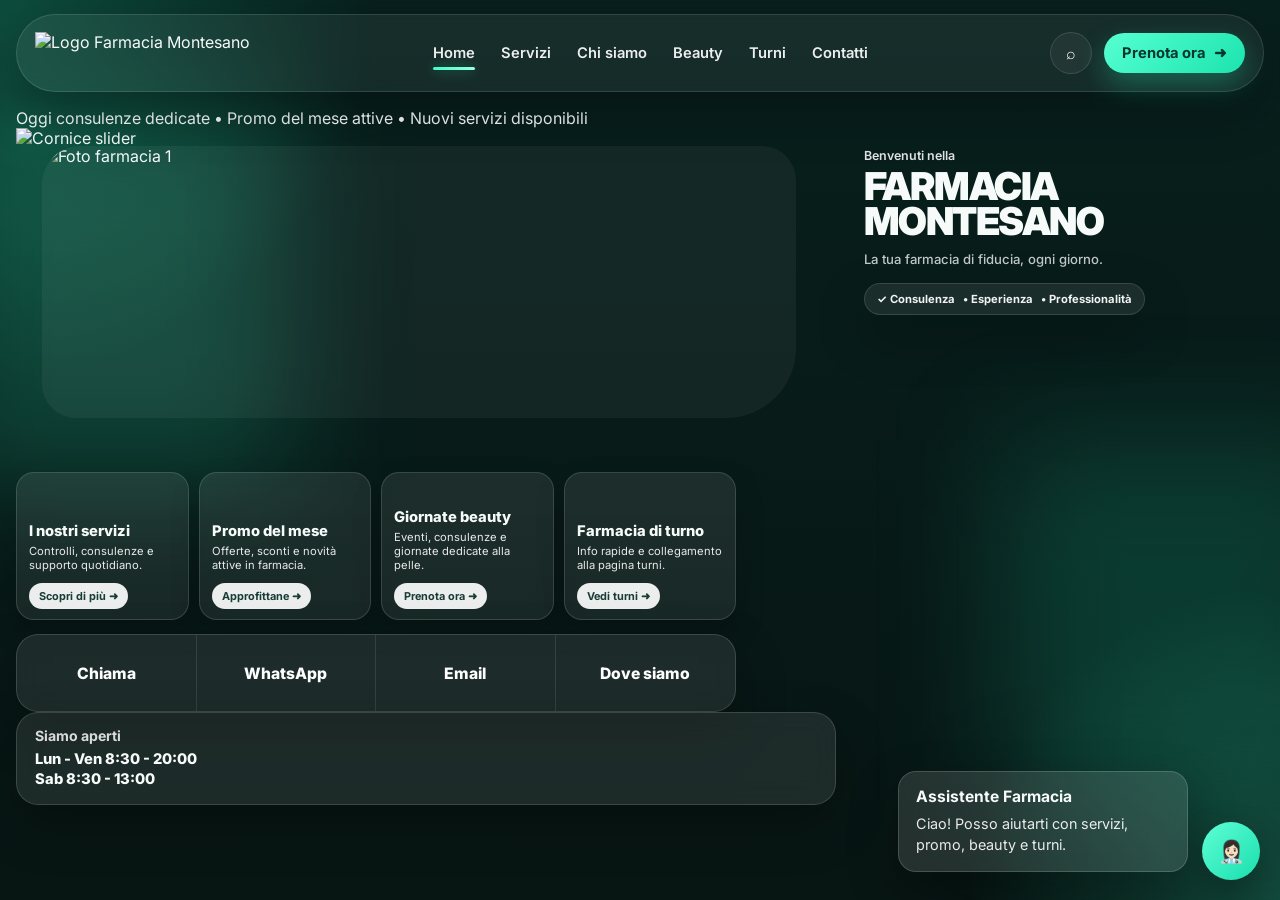
==== commit 3ec0425d: "Update index.html" ====
--- a/index.html
+++ b/index.html
@@ -38,6 +38,12 @@
   </header>
 
   <main class="homepage-main container">
+    <section class="top-banner">
+      <div class="top-banner-text">
+        Oggi consulenze dedicate • Promo del mese attive • Nuovi servizi disponibili
+      </div>
+    </section>
+
     <section class="layout-grid">
       <div class="left-column">
         <div class="shape-slider">
@@ -89,11 +95,19 @@
           </a>
         </section>
 
-        <section id="contatti" class="contact-strip">
-          <a href="tel:+390000000000" class="contact-item">Chiama</a>
-          <a href="https://wa.me/390000000000" class="contact-item" target="_blank" rel="noopener">WhatsApp</a>
-          <a href="mailto:info@farmaciamontesano.it" class="contact-item">Email</a>
-          <a href="https://maps.google.com" class="contact-item" target="_blank" rel="noopener">Dove siamo</a>
+        <section id="contatti" class="bottom-row">
+          <div class="contact-strip">
+            <a href="tel:+390000000000" class="contact-item">Chiama</a>
+            <a href="https://wa.me/390000000000" class="contact-item" target="_blank" rel="noopener">WhatsApp</a>
+            <a href="mailto:info@farmaciamontesano.it" class="contact-item">Email</a>
+            <a href="https://maps.google.com" class="contact-item" target="_blank" rel="noopener">Dove siamo</a>
+          </div>
+
+          <div class="opening-box">
+            <span>Siamo aperti</span>
+            <strong>Lun - Ven 8:30 - 20:00</strong>
+            <strong>Sab 8:30 - 13:00</strong>
+          </div>
         </section>
       </div>
 
@@ -114,12 +128,6 @@
         </div>
 
         <div class="right-empty-space"></div>
-
-        <div class="opening-box">
-          <span>Siamo aperti</span>
-          <strong>Lun - Ven 8:30 - 20:00</strong>
-          <strong>Sab 8:30 - 13:00</strong>
-        </div>
       </aside>
     </section>
   </main>
--- a/styles.css
+++ b/styles.css
@@ -4,8 +4,7 @@
   --green: #3cffc9;
   --line: rgba(255, 255, 255, 0.12);
   --shadow: 0 20px 50px rgba(0, 0, 0, 0.28);
-  --container: 1240px;
-  --bottom-bar-h: 118px;
+  --container: 1280px;
 }
 
 * {
@@ -164,29 +163,33 @@
 }
 
 .homepage-main {
-  padding-bottom: calc(var(--bottom-bar-h) + 24px);
-}
-
-.hero {
-  min-height: 245px;
+  padding: 8px 0 24px;
+}
+
+.layout-grid {
   display: grid;
-  grid-template-columns: 1.55fr 0.85fr;
+  grid-template-columns: minmax(0, 820px) 300px;
+  gap: 28px;
   align-items: start;
-  gap: 24px;
-  padding: 18px 0 0;
-}
-
-.hero-left {
-  min-height: 280px;
-  display: flex;
-  align-items: flex-start;
+}
+
+.left-column {
+  display: flex;
+  flex-direction: column;
+  gap: 14px;
+}
+
+.right-column {
+  display: flex;
+  flex-direction: column;
+  gap: 16px;
+  min-height: 100%;
 }
 
 .shape-slider {
   position: relative;
   width: 100%;
-  max-width: 720px;
-  height: 320px;
+  height: 330px;
 }
 
 .shape-slider-track {
@@ -223,100 +226,96 @@
 }
 
 .hero-text {
-  max-width: 390px;
-  justify-self: end;
-  text-align: left;
-  margin-top: 36px;
+  max-width: 290px;
+  margin-top: 20px;
 }
 
 .eyebrow {
   margin: 0 0 6px;
-  font-size: 0.82rem;
+  font-size: 0.78rem;
   font-weight: 600;
   color: rgba(255, 255, 255, 0.88);
 }
 
-.hero h1 {
+.hero-text h1 {
   margin: 0;
-  font-size: clamp(2rem, 4vw, 3.35rem);
+  font-size: clamp(1.9rem, 3vw, 3.1rem);
   line-height: 0.92;
   font-weight: 900;
   letter-spacing: -0.04em;
 }
 
-.hero h1 span {
+.hero-text h1 span {
   display: block;
 }
 
 .hero-subtitle {
   margin: 10px 0 0;
-  max-width: 360px;
   color: var(--muted);
-  font-size: 0.86rem;
-  line-height: 1.5;
+  font-size: 0.82rem;
+  line-height: 1.45;
   font-weight: 500;
 }
 
 .hero-pills {
   display: inline-flex;
   flex-wrap: wrap;
-  gap: 10px;
+  gap: 8px;
   margin-top: 14px;
-  padding: 9px 12px;
+  padding: 8px 12px;
   border-radius: 999px;
   background: rgba(255, 255, 255, 0.08);
   border: 1px solid var(--line);
   color: rgba(255, 255, 255, 0.94);
   font-weight: 700;
-  font-size: 0.74rem;
+  font-size: 0.7rem;
   box-shadow: var(--shadow);
 }
 
-.cards {
+.right-empty-space {
+  min-height: 250px;
+  border-radius: 26px;
+  background: transparent;
+}
+
+.cards-left {
   display: grid;
-  grid-template-columns: repeat(4, minmax(150px, 1fr));
+  grid-template-columns: repeat(4, minmax(0, 1fr));
   gap: 10px;
-  padding: 0;
-  margin-top: 22px;
-  align-items: stretch;
-}
-
-.home-card {
-  position: relative;
-  min-height: 118px;
+  width: 100%;
+  max-width: 720px;
+}
+
+.mini-card {
+  min-height: 148px;
   border-radius: 18px;
-  overflow: hidden;
   border: 1px solid rgba(255, 255, 255, 0.14);
-  box-shadow: 0 14px 30px rgba(0, 0, 0, 0.18);
-  background: rgba(255, 255, 255, 0.05);
-}
-
-.card-empty {
   background:
     linear-gradient(180deg, rgba(255,255,255,0.05), rgba(255,255,255,0.03)),
     rgba(255,255,255,0.04);
-}
-
-.card-content {
+  box-shadow: 0 14px 30px rgba(0, 0, 0, 0.18);
+  position: relative;
+  overflow: hidden;
+}
+
+.mini-card-content {
   position: absolute;
   inset: auto 0 0 0;
-  padding: 10px 11px;
-  z-index: 2;
-}
-
-.card-content h3 {
-  margin: 0 0 4px;
-  font-size: 0.82rem;
+  padding: 12px 12px 10px;
+}
+
+.mini-card-content h3 {
+  margin: 0 0 6px;
+  font-size: 0.92rem;
   line-height: 1.05;
   font-weight: 800;
 }
 
-.card-content p {
-  margin: 0 0 8px;
+.mini-card-content p {
+  margin: 0 0 10px;
   color: rgba(255, 255, 255, 0.9);
-  line-height: 1.2;
-  font-size: 0.64rem;
-  max-width: 100%;
+  line-height: 1.24;
+  font-size: 0.7rem;
 }
 
 .card-btn {
@@ -331,29 +330,14 @@
   font-size: 0.68rem;
   white-space: nowrap;
 }
-.bottom-fixed-bar {
-  position: fixed;
-  left: 0;
-  right: 0;
-  bottom: 0;
-  z-index: 120;
-  padding: 0 0 12px;
-  pointer-events: none;
-}
-
-.bottom-fixed-inner {
-  display: grid;
-  grid-template-columns: 1fr 290px;
-  gap: 14px;
-  align-items: stretch;
-  pointer-events: auto;
-}
 
 .contact-strip {
   display: grid;
   grid-template-columns: repeat(4, 1fr);
-  min-height: 86px;
-  border-radius: 24px;
+  min-height: 78px;
+  width: 100%;
+  max-width: 720px;
+  border-radius: 22px;
   overflow: hidden;
   border: 1px solid rgba(255, 255, 255, 0.14);
   background: rgba(255, 255, 255, 0.09);
@@ -365,7 +349,7 @@
   display: flex;
   align-items: center;
   justify-content: center;
-  font-size: 1.02rem;
+  font-size: 0.98rem;
   font-weight: 800;
   color: white;
   border-right: 1px solid rgba(255, 255, 255, 0.1);
@@ -376,9 +360,9 @@
 }
 
 .opening-box {
-  min-height: 86px;
+  min-height: 88px;
   padding: 14px 18px;
-  border-radius: 24px;
+  border-radius: 22px;
   border: 1px solid rgba(255, 255, 255, 0.14);
   background: rgba(255, 255, 255, 0.09);
   box-shadow: var(--shadow);
@@ -392,11 +376,11 @@
   color: rgba(255, 255, 255, 0.84);
   margin-bottom: 6px;
   font-weight: 700;
+  font-size: 0.88rem;
+}
+
+.opening-box strong {
   font-size: 0.92rem;
-}
-
-.opening-box strong {
-  font-size: 0.98rem;
   line-height: 1.35;
   font-weight: 800;
 }
@@ -404,7 +388,7 @@
 .chat-fab {
   position: fixed;
   right: 20px;
-  bottom: 138px;
+  bottom: 20px;
   width: 58px;
   height: 58px;
   border: none;
@@ -420,7 +404,7 @@
 .chat-intro {
   position: fixed;
   right: 92px;
-  bottom: 146px;
+  bottom: 28px;
   max-width: 290px;
   z-index: 998;
   opacity: 1;
@@ -459,7 +443,7 @@
 .chat-window {
   position: fixed;
   right: 20px;
-  bottom: 210px;
+  bottom: 92px;
   width: 390px;
   max-width: calc(100% - 24px);
   height: 560px;
@@ -580,45 +564,26 @@
   cursor: pointer;
 }
 
-@media (max-width: 1100px) {
+@media (max-width: 1150px) {
   .desktop-nav {
     display: none;
   }
 
-  .hero {
+  .layout-grid {
     grid-template-columns: 1fr;
-    gap: 12px;
-  }
-
-  .hero-text {
-    justify-self: start;
+  }
+
+  .right-column {
+    order: -1;
+  }
+
+  .cards-left,
+  .contact-strip {
     max-width: 100%;
-    margin-top: 8px;
-  }
-
-  .shape-slider {
-    max-width: 100%;
-    height: 290px;
-  }
-
-  .cards {
-    grid-template-columns: repeat(2, 1fr);
-  }
-
-  .bottom-fixed-inner {
-    grid-template-columns: 1fr;
   }
 }
 
 @media (max-width: 768px) {
-  :root {
-    --bottom-bar-h: 170px;
-  }
-
-  .site-header {
-    padding: 10px 0;
-  }
-
   .nav-wrap {
     border-radius: 24px;
     padding: 12px;
@@ -633,10 +598,6 @@
     display: none;
   }
 
-  .hero {
-    padding: 18px 0 0;
-  }
-
   .shape-slider {
     height: 240px;
   }
@@ -645,35 +606,16 @@
     inset: 16px 28px 34px 18px;
   }
 
-  .hero h1 {
+  .hero-text h1 {
     font-size: 2.2rem;
   }
 
-  .hero-subtitle {
-    font-size: 0.88rem;
-  }
-
-  .hero-pills {
-    border-radius: 18px;
-    font-size: 0.72rem;
-  }
-
-  .cards {
-    grid-template-columns: 1fr;
-    gap: 14px;
-  }
-
-  .home-card {
-    min-height: 180px;
-  }
-
-  .bottom-fixed-inner {
-    gap: 10px;
+  .cards-left {
+    grid-template-columns: repeat(2, 1fr);
   }
 
   .contact-strip {
     grid-template-columns: repeat(2, 1fr);
-    min-height: auto;
   }
 
   .contact-item {
@@ -681,18 +623,8 @@
     font-size: 0.92rem;
   }
 
-  .opening-box strong {
-    font-size: 0.88rem;
-  }
-
   .chat-intro {
     display: none;
-  }
-
-  .chat-fab {
-    bottom: 186px;
-    width: 56px;
-    height: 56px;
   }
 
   .chat-window {
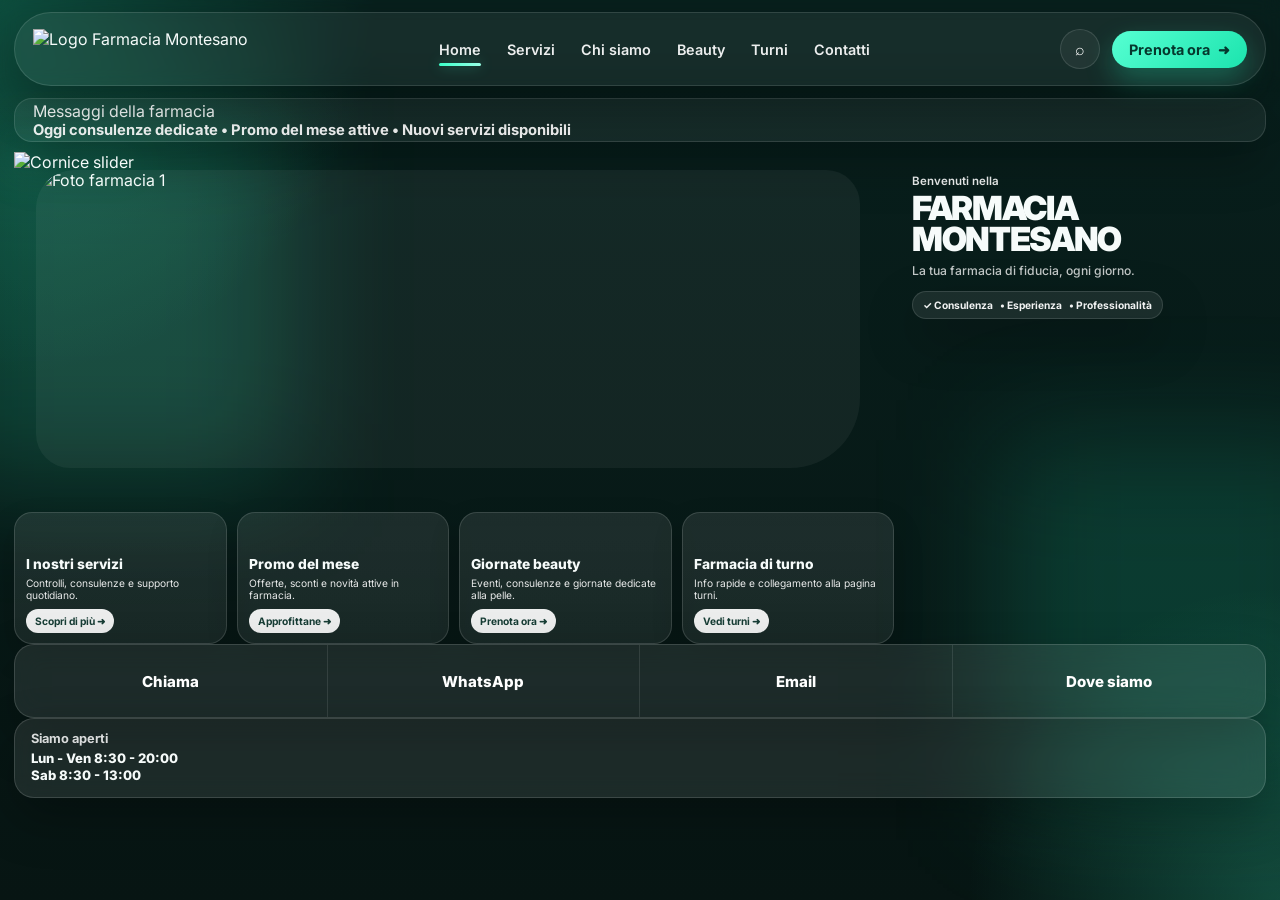
==== commit 4dc0936e: "Update index.html" ====
--- a/index.html
+++ b/index.html
@@ -39,8 +39,11 @@
 
   <main class="homepage-main container">
     <section class="top-banner">
-      <div class="top-banner-text">
-        Oggi consulenze dedicate • Promo del mese attive • Nuovi servizi disponibili
+      <div class="top-banner-inner">
+        <div class="top-banner-title">Messaggi della farmacia</div>
+        <div class="top-banner-text">
+          Oggi consulenze dedicate • Promo del mese attive • Nuovi servizi disponibili
+        </div>
       </div>
     </section>
 
@@ -94,21 +97,6 @@
             </div>
           </a>
         </section>
-
-        <section id="contatti" class="bottom-row">
-          <div class="contact-strip">
-            <a href="tel:+390000000000" class="contact-item">Chiama</a>
-            <a href="https://wa.me/390000000000" class="contact-item" target="_blank" rel="noopener">WhatsApp</a>
-            <a href="mailto:info@farmaciamontesano.it" class="contact-item">Email</a>
-            <a href="https://maps.google.com" class="contact-item" target="_blank" rel="noopener">Dove siamo</a>
-          </div>
-
-          <div class="opening-box">
-            <span>Siamo aperti</span>
-            <strong>Lun - Ven 8:30 - 20:00</strong>
-            <strong>Sab 8:30 - 13:00</strong>
-          </div>
-        </section>
       </div>
 
       <aside class="right-column">
@@ -130,48 +118,22 @@
         <div class="right-empty-space"></div>
       </aside>
     </section>
-  </main>
 
-  <button class="chat-fab" id="chatFab" aria-label="Apri assistente farmacia">👩🏻‍⚕️</button>
-
-  <div class="chat-intro" id="chatIntro">
-    <div class="chat-intro-inner">
-      <strong>Assistente Farmacia</strong>
-      <p>Ciao! Posso aiutarti con servizi, promo, beauty e turni.</p>
-    </div>
-  </div>
-
-  <div class="chat-window" id="chatWindow">
-    <div class="chat-header">
-      <div>
-        <h4>Assistente Farmacia</h4>
-        <span>Farmacia Montesano</span>
-      </div>
-      <button id="closeChat" aria-label="Chiudi chat">✕</button>
-    </div>
-
-    <div class="chat-body" id="chatBody">
-      <div class="bot-message">
-        Ciao! Sono l’assistente della Farmacia Montesano.
+    <section id="contatti" class="bottom-row-full">
+      <div class="contact-strip">
+        <a href="tel:+390000000000" class="contact-item">Chiama</a>
+        <a href="https://wa.me/390000000000" class="contact-item" target="_blank" rel="noopener">WhatsApp</a>
+        <a href="mailto:info@farmaciamontesano.it" class="contact-item">Email</a>
+        <a href="https://maps.google.com" class="contact-item" target="_blank" rel="noopener">Dove siamo</a>
       </div>
 
-      <div class="bot-message">
-        Posso aiutarti con:
-        <div class="quick-actions">
-          <button class="quick-btn" data-link="servizi.html">💊 Consiglio per un sintomo</button>
-          <button class="quick-btn" data-link="servizi.html">🩺 Servizi disponibili</button>
-          <button class="quick-btn" data-link="promo.html">🎁 Promo e offerte</button>
-          <button class="quick-btn" data-link="beauty.html">👸 Giornate Beauty</button>
-          <button class="quick-btn" data-link="turni.html">🕒 Farmacia di turno</button>
-        </div>
+      <div class="opening-box">
+        <span>Siamo aperti</span>
+        <strong>Lun - Ven 8:30 - 20:00</strong>
+        <strong>Sab 8:30 - 13:00</strong>
       </div>
-    </div>
-
-    <form class="chat-input-area" id="chatForm">
-      <input type="text" id="chatInput" placeholder="Scrivi la tua domanda..." autocomplete="off" />
-      <button type="submit">Invia</button>
-    </form>
-  </div>
+    </section>
+  </main>
 
   <script src="script.js"></script>
 </body>
--- a/styles.css
+++ b/styles.css
@@ -4,7 +4,7 @@
   --green: #3cffc9;
   --line: rgba(255, 255, 255, 0.12);
   --shadow: 0 20px 50px rgba(0, 0, 0, 0.28);
-  --container: 1280px;
+  --container: 1320px;
 }
 
 * {
@@ -63,7 +63,7 @@
 }
 
 .container {
-  width: min(var(--container), calc(100% - 32px));
+  width: min(var(--container), calc(100% - 28px));
   margin: 0 auto;
 }
 
@@ -71,7 +71,7 @@
   position: sticky;
   top: 0;
   z-index: 100;
-  padding: 14px 0 8px;
+  padding: 12px 0 6px;
   backdrop-filter: blur(10px);
 }
 
@@ -80,7 +80,7 @@
   align-items: center;
   justify-content: space-between;
   gap: 18px;
-  padding: 12px 18px;
+  padding: 11px 18px;
   border: 1px solid var(--line);
   background: rgba(255, 255, 255, 0.06);
   border-radius: 999px;
@@ -97,11 +97,11 @@
   display: flex;
   align-items: center;
   justify-content: flex-start;
-  height: 52px;
+  height: 50px;
 }
 
 .brand-logo {
-  height: 42px;
+  height: 40px;
   width: auto;
   display: block;
   object-fit: contain;
@@ -116,7 +116,7 @@
 .desktop-nav a {
   color: rgba(255, 255, 255, 0.92);
   font-weight: 600;
-  font-size: 0.92rem;
+  font-size: 0.9rem;
   position: relative;
 }
 
@@ -140,8 +140,8 @@
 }
 
 .search-btn {
-  width: 42px;
-  height: 42px;
+  width: 40px;
+  height: 40px;
   border-radius: 50%;
   border: 1px solid var(--line);
   background: rgba(255, 255, 255, 0.05);
@@ -153,48 +153,70 @@
   display: inline-flex;
   align-items: center;
   gap: 8px;
-  padding: 11px 18px;
+  padding: 10px 17px;
   border-radius: 999px;
   font-weight: 700;
-  font-size: 0.92rem;
+  font-size: 0.9rem;
   color: #05372d;
   background: linear-gradient(135deg, #56ffd2, #1ce4ae);
   box-shadow: 0 12px 28px rgba(34, 230, 176, 0.3);
 }
 
 .homepage-main {
-  padding: 8px 0 24px;
+  padding: 2px 0 18px;
+}
+
+.top-banner {
+  width: 100%;
+  min-height: 44px;
+  margin: 4px 0 10px;
+  border-radius: 18px;
+  border: 1px solid rgba(255, 255, 255, 0.12);
+  background: rgba(255, 255, 255, 0.06);
+  box-shadow: var(--shadow);
+  display: flex;
+  align-items: center;
+  padding: 0 18px;
+}
+
+.top-banner-text {
+  font-size: 0.92rem;
+  font-weight: 700;
+  color: rgba(255,255,255,0.94);
+  white-space: nowrap;
+  overflow: hidden;
+  text-overflow: ellipsis;
 }
 
 .layout-grid {
   display: grid;
-  grid-template-columns: minmax(0, 820px) 300px;
-  gap: 28px;
+  grid-template-columns: minmax(0, 880px) 320px;
+  gap: 18px;
   align-items: start;
 }
 
 .left-column {
   display: flex;
   flex-direction: column;
-  gap: 14px;
+  gap: 10px;
 }
 
 .right-column {
   display: flex;
   flex-direction: column;
-  gap: 16px;
+  gap: 12px;
   min-height: 100%;
 }
 
 .shape-slider {
   position: relative;
   width: 100%;
-  height: 330px;
+  height: 350px;
 }
 
 .shape-slider-track {
   position: absolute;
-  inset: 18px 40px 40px 26px;
+  inset: 18px 34px 34px 22px;
   overflow: hidden;
   border-radius: 38px 34px 70px 34px;
   background: rgba(255,255,255,0.05);
@@ -226,20 +248,20 @@
 }
 
 .hero-text {
-  max-width: 290px;
-  margin-top: 20px;
+  max-width: 270px;
+  margin-top: 22px;
 }
 
 .eyebrow {
-  margin: 0 0 6px;
-  font-size: 0.78rem;
+  margin: 0 0 5px;
+  font-size: 0.72rem;
   font-weight: 600;
   color: rgba(255, 255, 255, 0.88);
 }
 
 .hero-text h1 {
   margin: 0;
-  font-size: clamp(1.9rem, 3vw, 3.1rem);
+  font-size: clamp(1.65rem, 2.6vw, 2.55rem);
   line-height: 0.92;
   font-weight: 900;
   letter-spacing: -0.04em;
@@ -250,44 +272,43 @@
 }
 
 .hero-subtitle {
-  margin: 10px 0 0;
+  margin: 8px 0 0;
   color: var(--muted);
-  font-size: 0.82rem;
-  line-height: 1.45;
+  font-size: 0.76rem;
+  line-height: 1.4;
   font-weight: 500;
 }
 
 .hero-pills {
   display: inline-flex;
   flex-wrap: wrap;
-  gap: 8px;
-  margin-top: 14px;
-  padding: 8px 12px;
+  gap: 7px;
+  margin-top: 12px;
+  padding: 7px 10px;
   border-radius: 999px;
   background: rgba(255, 255, 255, 0.08);
   border: 1px solid var(--line);
   color: rgba(255, 255, 255, 0.94);
   font-weight: 700;
-  font-size: 0.7rem;
+  font-size: 0.64rem;
   box-shadow: var(--shadow);
 }
 
 .right-empty-space {
-  min-height: 250px;
-  border-radius: 26px;
+  min-height: 295px;
+  border-radius: 24px;
   background: transparent;
 }
 
 .cards-left {
   display: grid;
-  grid-template-columns: repeat(4, minmax(0, 1fr));
+  grid-template-columns: repeat(4, 1fr);
   gap: 10px;
   width: 100%;
-  max-width: 720px;
 }
 
 .mini-card {
-  min-height: 148px;
+  min-height: 132px;
   border-radius: 18px;
   border: 1px solid rgba(255, 255, 255, 0.14);
   background:
@@ -301,43 +322,50 @@
 .mini-card-content {
   position: absolute;
   inset: auto 0 0 0;
-  padding: 12px 12px 10px;
+  padding: 11px 11px 10px;
 }
 
 .mini-card-content h3 {
-  margin: 0 0 6px;
-  font-size: 0.92rem;
+  margin: 0 0 5px;
+  font-size: 0.86rem;
   line-height: 1.05;
   font-weight: 800;
 }
 
 .mini-card-content p {
-  margin: 0 0 10px;
+  margin: 0 0 8px;
   color: rgba(255, 255, 255, 0.9);
-  line-height: 1.24;
-  font-size: 0.7rem;
+  line-height: 1.18;
+  font-size: 0.64rem;
 }
 
 .card-btn {
   display: inline-flex;
   align-items: center;
   gap: 6px;
-  padding: 6px 10px;
+  padding: 6px 9px;
   border-radius: 999px;
   background: rgba(255, 255, 255, 0.92);
   color: #173d35;
   font-weight: 700;
-  font-size: 0.68rem;
+  font-size: 0.64rem;
   white-space: nowrap;
+}
+
+.bottom-row {
+  display: grid;
+  grid-template-columns: minmax(0, 1fr) 230px;
+  gap: 12px;
+  align-items: stretch;
+  width: 100%;
 }
 
 .contact-strip {
   display: grid;
   grid-template-columns: repeat(4, 1fr);
-  min-height: 78px;
+  min-height: 74px;
   width: 100%;
-  max-width: 720px;
-  border-radius: 22px;
+  border-radius: 20px;
   overflow: hidden;
   border: 1px solid rgba(255, 255, 255, 0.14);
   background: rgba(255, 255, 255, 0.09);
@@ -349,7 +377,7 @@
   display: flex;
   align-items: center;
   justify-content: center;
-  font-size: 0.98rem;
+  font-size: 0.94rem;
   font-weight: 800;
   color: white;
   border-right: 1px solid rgba(255, 255, 255, 0.1);
@@ -360,9 +388,9 @@
 }
 
 .opening-box {
-  min-height: 88px;
-  padding: 14px 18px;
-  border-radius: 22px;
+  min-height: 74px;
+  padding: 12px 16px;
+  border-radius: 20px;
   border: 1px solid rgba(255, 255, 255, 0.14);
   background: rgba(255, 255, 255, 0.09);
   box-shadow: var(--shadow);
@@ -374,14 +402,14 @@
 
 .opening-box span {
   color: rgba(255, 255, 255, 0.84);
-  margin-bottom: 6px;
+  margin-bottom: 4px;
   font-weight: 700;
-  font-size: 0.88rem;
+  font-size: 0.8rem;
 }
 
 .opening-box strong {
-  font-size: 0.92rem;
-  line-height: 1.35;
+  font-size: 0.82rem;
+  line-height: 1.32;
   font-weight: 800;
 }
 
@@ -577,9 +605,8 @@
     order: -1;
   }
 
-  .cards-left,
-  .contact-strip {
-    max-width: 100%;
+  .right-empty-space {
+    min-height: 0;
   }
 }
 
@@ -598,6 +625,15 @@
     display: none;
   }
 
+  .top-banner {
+    min-height: 42px;
+    margin-bottom: 10px;
+  }
+
+  .layout-grid {
+    grid-template-columns: 1fr;
+  }
+
   .shape-slider {
     height: 240px;
   }
@@ -607,11 +643,15 @@
   }
 
   .hero-text h1 {
-    font-size: 2.2rem;
+    font-size: 2rem;
   }
 
   .cards-left {
     grid-template-columns: repeat(2, 1fr);
+  }
+
+  .bottom-row {
+    grid-template-columns: 1fr;
   }
 
   .contact-strip {
